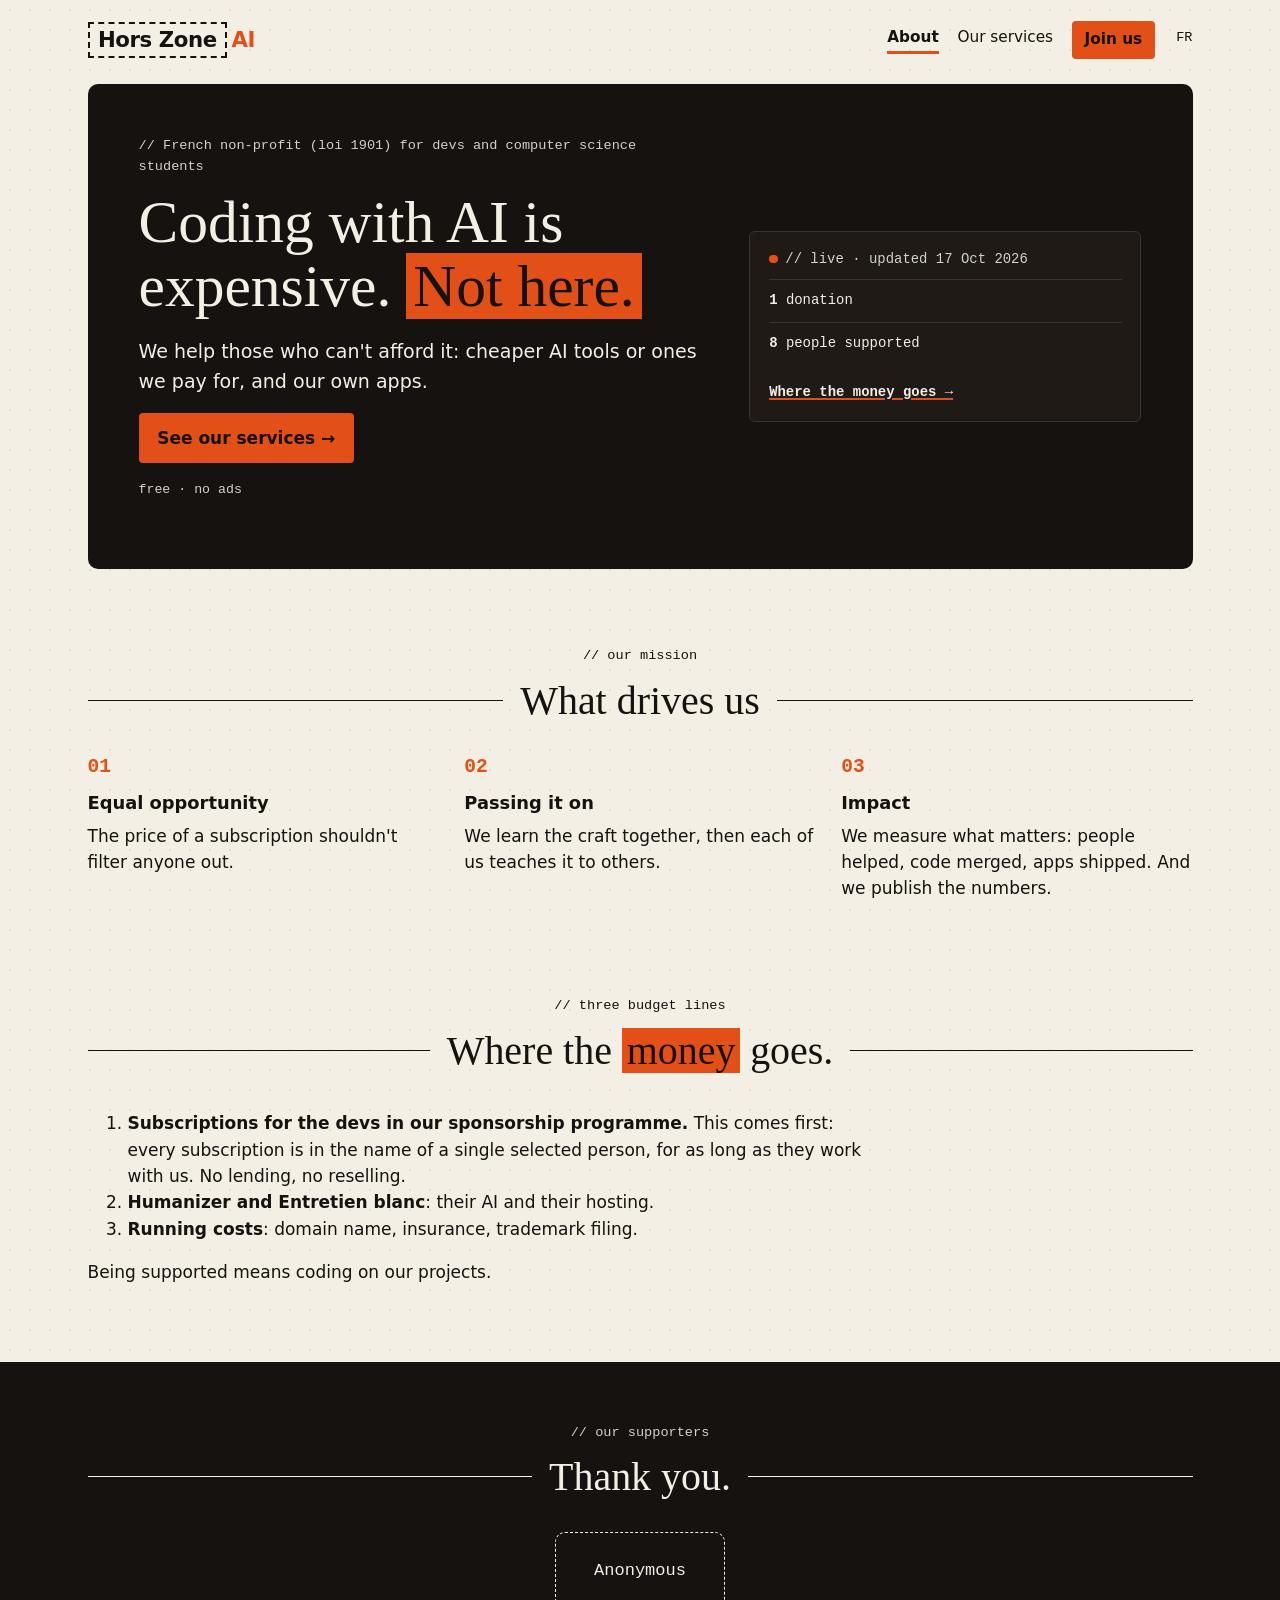
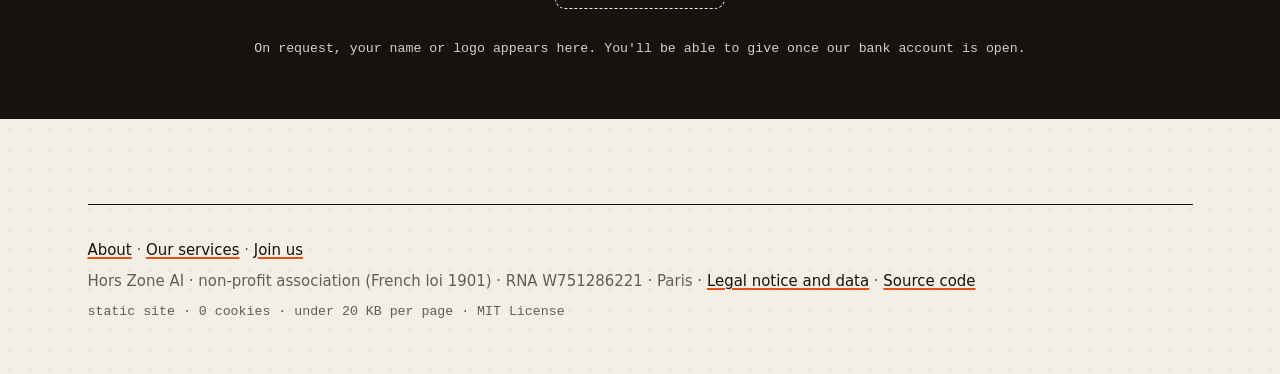
==== en/index.html @ 63359a34 "What drives us: three pillars (equal opportunity, passing it on, impact)" ====
<!doctype html>
<html lang="en">
<head>
<meta charset="utf-8">
<meta name="viewport" content="width=device-width, initial-scale=1">
<title>Hors Zone AI&nbsp;· code with AI, for free or for less</title>
<meta name="description" content="French non-profit for developers and computer science students: code with AI, for free or for less. Our mission, and where the money goes.">
<meta property="og:type" content="website">
<meta property="og:locale" content="en_GB">
<meta property="og:title" content="Coding with AI is expensive. Not here.">
<meta property="og:description" content="Hors Zone AI, a French non-profit: we help developers and computer science students code with AI, for free or for less.">
<meta property="og:url" content="https://hors-zone-ai.github.io/site/en/">
<meta property="og:image" content="https://hors-zone-ai.github.io/site/marque/avatar-512.png">
<link rel="alternate" hreflang="fr" href="https://hors-zone-ai.github.io/site/">
<link rel="alternate" hreflang="en" href="https://hors-zone-ai.github.io/site/en/">
<link rel="icon" href="data:,">
<link rel="stylesheet" href="../style.css?v=8">
<style>
/* Home page only: showcase, live numbers, values, thanks */
.vitrine { display: grid; gap: 2.5rem; align-items: center; }
@media (min-width: 54rem) { .vitrine { grid-template-columns: 1.45fr 1fr; } }
.vitrine a:not(.bouton), .bande a { color: var(--papier); }
.chiffres { background: #1f1a16; border: 1px solid #3a332c; border-radius: 6px; padding: 1rem 1.1rem; font-family: var(--mono); font-size: .82rem; }
.chiffres p { margin: 0; color: var(--gris); }
.chiffres ul { list-style: none; margin: .5rem 0 1rem; padding: 0; }
.chiffres li { padding: .6rem 0; border-top: 1px solid #3a332c; }
.valeurs { display: grid; gap: 1.5rem; grid-template-columns: repeat(auto-fit, minmax(13rem, 1fr)); margin-top: 1.75rem; }
.num { font-family: var(--mono); color: var(--orange); font-weight: 700; font-size: 1.15rem; margin: 0 0 .4rem; }
.direct::before { content: ""; display: inline-block; width: .5rem; height: .5rem; border-radius: 50%; background: var(--orange); margin-right: .45rem; animation: pouls 2s infinite; }
@keyframes pouls { 50% { opacity: .25; } }
@media (prefers-reduced-motion: reduce) { .direct::before { animation: none; } }
.donateurs { display: flex; flex-wrap: wrap; justify-content: center; gap: 1rem; list-style: none; margin: 2rem 0 0; padding: 0; }
.donateurs li { display: grid; place-items: center; min-width: 10rem; min-height: 4.5rem; padding: .5rem 1.25rem; border: 1.5px dashed var(--papier); border-radius: 10px; font-family: var(--mono); }
.donateurs img { max-width: 9rem; max-height: 3rem; }
#merci .meta { text-align: center; }
</style>
</head>
<body>
<a class="evitement" href="#contenu">Skip to content</a>

<header class="haut">
  <a class="marque" href="index.html"><span class="zone">Hors Zone</span><span class="ai">AI</span></a>
  <nav aria-label="Pages">
    <a href="index.html" aria-current="page">About</a>
    <a href="services.html">Our services</a>
    <a class="bouton petit" href="join.html">Join us</a>
  </nav>
  <a class="langue" href="../index.html" hreflang="fr" lang="fr" aria-label="FR, version française">FR</a>
</header>

<main id="contenu">

  <section class="vitrine" aria-labelledby="titre">
    <div>
      <p class="surtitre clair">// French non-profit (loi 1901) for devs and computer science students</p>
      <h1 id="titre">Coding with AI is expensive. <mark>Not here.</mark></h1>
      <p class="chapo">We help those who can't afford it: cheaper AI tools or ones we pay for, and our own apps.</p>
      <p><a class="bouton" href="services.html">See our services&nbsp;→</a></p>
      <p class="meta clair">free&nbsp;· no ads</p>
    </div>
    <aside class="chiffres" aria-label="Our live numbers">
      <p class="direct" id="maj">// live</p>
      <ul>
        <li><b id="dons">1</b> <span id="dons-texte">donation</span></li>
        <li><b>8</b> people supported</li>
      </ul>
      <a class="lien" href="#argent">Where the money goes&nbsp;→</a>
    </aside>
  </section>

  <section id="mission" class="filets" aria-labelledby="titre-valeurs">
    <p class="surtitre">// our mission</p>
    <h2 id="titre-valeurs">What drives us</h2>
    <div class="valeurs">
      <div class="valeur">
        <p class="num">01</p>
        <h3>Equal opportunity</h3>
        <p>The price of a subscription shouldn't filter anyone out.</p>
      </div>
      <div class="valeur">
        <p class="num">02</p>
        <h3>Passing it on</h3>
        <p>We learn the craft together, then each of us teaches it to others.</p>
      </div>
      <div class="valeur">
        <p class="num">03</p>
        <h3>Impact</h3>
        <p>We measure what matters: people helped, code merged, apps shipped. And we publish the numbers.</p>
      </div>
    </div>
  </section>

  <section id="argent" class="filets" aria-labelledby="titre-argent">
    <p class="surtitre">// three budget lines</p>
    <h2 id="titre-argent"><span>Where the <mark>money</mark> goes.</span></h2>
    <div class="bloc">
      <ol>
        <li><strong>Subscriptions for the devs in our sponsorship programme.</strong> This comes first: every subscription is in the name of a single selected person, for as long as they work with us. No lending, no reselling.</li>
        <li><strong>Humanizer and Entretien blanc</strong>: their AI and their hosting.</li>
        <li><strong>Running costs</strong>: domain name, insurance, trademark filing.</li>
      </ol>
      <p>Being supported means coding on our projects.</p>
    </div>
  </section>

  <section id="merci" class="bande" aria-labelledby="titre-merci">
    <div class="bande-contenu filets">
      <p class="surtitre clair">// our supporters</p>
      <h2 id="titre-merci">Thank you.</h2>
      <ul id="donateurs" class="donateurs">
        <li>Anonymous</li>
      </ul>
      <p class="meta clair">On request, your name or logo appears here. You'll be able to give once our bank account is open.</p>
    </div>
  </section>

</main>

<footer class="bas">
  <p><a href="index.html">About</a>&nbsp;· <a href="services.html">Our services</a>&nbsp;· <a href="join.html">Join us</a></p>
  <p>Hors Zone AI&nbsp;· non-profit association (French loi 1901)&nbsp;· RNA&nbsp;W751286221&nbsp;· Paris&nbsp;· <a href="legal.html">Legal notice and data</a>&nbsp;· <a href="https://github.com/hors-zone-ai">Source code</a></p>
  <p class="meta">static site&nbsp;· 0 cookies&nbsp;· under 20&nbsp;KB per page&nbsp;· MIT License</p>
</footer>
<script>
fetch('../dons.csv', {cache: 'no-store'}).then(r => r.text()).then(t => {
  let dons = 0, der = '';
  const tuiles = [];
  t.trim().split('\n').slice(1).forEach(l => {
    const c = l.split(','), n = (c[2] || '').trim(), nom = !n || n === 'Anonyme' ? 'Anonymous' : n, logo = (c[3] || '').trim();
    if (c[1] === 'don' || c[1] === 'mecenat') {
      dons++;
      const li = document.createElement('li');
      if (/^donateurs\/[\w.-]+\.(svg|png|webp)$/.test(logo)) { const im = document.createElement('img'); im.src = '../' + logo; im.alt = nom; li.append(im); } else li.textContent = nom;
      tuiles.push(li);
    }
    der = c[0];
  });
  if (tuiles.length) document.getElementById('donateurs').replaceChildren(...tuiles);
  document.getElementById('dons').textContent = dons;
  document.getElementById('dons-texte').textContent = dons === 1 ? 'donation' : 'donations';
  if (/^\d{4}-\d\d-\d\d$/.test(der)) document.getElementById('maj').textContent = '// live\u00a0· updated ' + new Date(der).toLocaleDateString('en-GB', {day: 'numeric', month: 'short', year: 'numeric', timeZone: 'UTC'});
}).catch(() => {});
</script>
</body>
</html>
---- style.css ----
/* Hors Zone AI, marque « Hors cadre ». Rien d'externe. */

:root {
  --papier: #f4efe4;
  --papier-clair: #fbf8f1;
  --encre: #15120f;
  --orange: #e24f17;
  --doux: #5f5e5a;
  --gris: #d3d1c7;
  --serif: Georgia, "Times New Roman", serif;
  --mono: ui-monospace, "SF Mono", Menlo, Consolas, "Liberation Mono", monospace;
}

* { box-sizing: border-box; }
html { font-size: 106.25%; scroll-behavior: smooth; }

body {
  margin: 0;
  color: var(--encre);
  background-color: var(--papier);
  background-image: radial-gradient(rgba(21, 18, 15, .08) 1px, transparent 1.2px);
  background-size: 20px 20px;
  font-family: system-ui, -apple-system, "Segoe UI", Roboto, "Helvetica Neue", Arial, sans-serif;
  line-height: 1.55;
}

p { margin: 0 0 1rem; }
a { color: var(--encre); text-decoration-color: var(--orange); text-decoration-thickness: 2px; text-underline-offset: .15em; }
:focus-visible { outline: 3px solid var(--orange); outline-offset: 2px; }
mark { background: var(--orange); color: var(--encre); padding: 0 .12em; }
h1 mark { white-space: nowrap; }

h1, h2 { font-family: var(--serif); font-weight: normal; line-height: 1.08; }
h1 { font-size: clamp(2.2rem, 5.2vw, 3.5rem); margin: 0 0 1.1rem; }
h2 { font-size: clamp(1.75rem, 3.6vw, 2.35rem); margin: 0 0 .5rem; }
h3 { font-size: 1.05rem; margin: 0 0 .35rem; }

/* Mise en page */
.haut, main > section, .bande-contenu, .bas, .texte { max-width: 68rem; margin: 0 auto; padding-inline: 1.5rem; }
main > section.bande { max-width: none; padding: 0; }
main > section + section { padding-top: 4.5rem; }
main > section.bande + section { padding-top: 4rem; }
main > section + .bande { margin-top: 4.5rem; }

/* En-tête */
.haut { display: flex; flex-wrap: wrap; align-items: center; justify-content: space-between; gap: .75rem 1.25rem; padding-top: 1.25rem; }
.marque { font-weight: 800; font-size: 1.25rem; letter-spacing: -.02em; line-height: 1; color: var(--encre); text-decoration: none; }
.marque .zone { display: inline-block; border: 2px dashed var(--encre); padding: .3rem .5rem; background: var(--papier); }
.marque .ai { color: var(--orange); margin-left: .2em; }
nav { display: flex; flex-wrap: wrap; align-items: center; gap: .25rem 1.1rem; font-size: .9rem; }
nav a:not(.bouton) { text-decoration: none; padding-bottom: .1rem; border-bottom: 3px solid transparent; }
nav a:not(.bouton):hover, nav a[aria-current=page]:not(.bouton) { border-bottom-color: var(--orange); }
nav a[aria-current=page] { font-weight: 700; }
.haut nav { margin-left: auto; }
.langue { font: .8rem var(--mono); text-decoration: none; padding-bottom: .1rem; border-bottom: 3px solid transparent; }
.langue:hover { border-bottom-color: var(--orange); }

/* Étiquettes */
.surtitre { font-family: var(--mono); font-size: .8rem; margin: 0 0 .75rem; }
.meta { font-family: var(--mono); font-size: .78rem; color: var(--doux); }
.clair { color: var(--gris); }

/* Boutons, contraste 4,8 */
.bouton, button {
  display: inline-block; background: var(--orange); color: var(--encre); border: 0; border-radius: 4px;
  padding: .7rem 1.1rem; font: inherit; font-weight: 700; text-decoration: none; cursor: pointer;
}
.bouton:hover, button:hover, nav .bouton[aria-current=page] { outline: 2px solid var(--encre); outline-offset: 2px; }
.bouton.petit { padding: .4rem .75rem; font-size: .9rem; }

/* Haut de page sur fond encre */
main > section.vitrine, main > section.entete { max-width: 65rem; width: calc(100% - 3rem); margin: 1.5rem auto 0; padding: 3rem clamp(1.25rem, 4vw, 3rem); background: var(--encre); color: var(--papier); border-radius: 10px; }
.regles { max-width: 40rem; }
.bloc { margin-top: 2.25rem; }
.bloc p, .bloc ol { max-width: 46rem; }
.bloc h3 { font-family: var(--serif); font-weight: normal; font-size: 1.45rem; margin-bottom: .5rem; }
.chapo { font-size: 1.12rem; max-width: 36rem; }

/* Titres entre deux filets */
.filets > .surtitre, .filets > h2, .filets > h2 + p { text-align: center; }
.filets > h2 { display: flex; align-items: center; gap: 1rem; }
.filets > h2::before, .filets > h2::after { content: ""; flex: 1 1 1.5rem; border-top: 1.5px solid; }
.filets > h2 + p { margin-inline: auto; }

/* Bandeau encre et cartes */
.bande { background: var(--encre); color: var(--papier); }
.bande-contenu { padding-top: 3.5rem; padding-bottom: 3.5rem; }
.bande-contenu > h2 { color: var(--papier); margin-bottom: 1.75rem; }
.cartes { display: grid; gap: 1rem; grid-template-columns: repeat(auto-fit, minmax(16rem, 1fr)); }
.carte { display: flex; flex-direction: column; background: var(--papier-clair); color: var(--encre); border-top: 4px solid var(--orange); padding: 1.25rem; }
.carte h2, .carte h3 { font-family: var(--serif); font-weight: normal; font-size: 1.65rem; margin: .7rem 0 .3rem; }
.badge { align-self: flex-start; margin: 0; font-family: var(--mono); font-size: .72rem; background: var(--encre); color: var(--papier); padding: .15rem .5rem; }
.accroche { font-weight: 600; }
.carte ul { list-style: none; padding: 0; margin: 0 0 1.1rem; font-size: .92rem; }
.carte li { padding: .35rem 0; border-top: 1px solid var(--gris); }
.carte li::before { content: "+ "; font-family: var(--mono); font-weight: 700; }
.lien { font-weight: 700; }
.carte .lien { margin-top: auto; }
.bande .meta { margin: 1.75rem 0 0; }

/* Formulaires */
label { font-weight: 700; }
input[type=email], input[type=text], textarea { font: inherit; padding: .65rem .75rem; border: 2px solid var(--encre); border-radius: 4px; background: #fff; color: var(--encre); width: 100%; }
.choix { display: flex; flex-wrap: wrap; gap: .25rem 1rem; margin-bottom: .75rem; font-size: .95rem; }
.choix label { font-weight: 400; }
.accord { display: flex; gap: .5rem; align-items: flex-start; font-weight: 400; font-size: .9rem; margin-bottom: .5rem; }
.accord input { margin-top: .3rem; flex: none; }
p.petit { font-size: .85rem; color: var(--doux); margin: .25rem 0 0; }
.pot { position: absolute; left: -999rem; }

/* Nous rejoindre */
.chemins { display: grid; gap: 1rem; grid-template-columns: repeat(auto-fit, minmax(14rem, 1fr)); margin: 1.75rem 0 1.5rem; }
.chemin { display: flex; flex-direction: column; background: var(--papier-clair); border: 1.5px dashed var(--encre); padding: 1rem 1.1rem; }
.chemin .lien { margin-top: auto; }
.chemin h2 { font-size: 1.5rem; margin: 0 0 .5rem; }
.cmd { margin: 0 0 1rem; padding: .5rem .6rem; background: var(--encre); color: var(--papier); font-family: var(--mono); font-size: .7rem; white-space: pre-wrap; overflow-x: auto; }
.cmd code { font: inherit; }
.cmd span { white-space: nowrap; }
.cadre { background: var(--papier-clair); border: 2px dashed var(--encre); padding: 1.25rem 1.25rem .75rem; max-width: 40rem; }
.asso label { display: block; margin-top: .6rem; }
.asso .choix { margin-top: .75rem; align-items: center; }
.asso .choix label { margin-top: 0; }
.asso input, .asso textarea { margin-top: .35rem; }
.asso .accord { display: flex; margin-top: .75rem; }
.asso button { margin: .5rem 0 .75rem; }

/* Pied de page */
.bas { margin-top: 5rem; padding-bottom: 2.5rem; font-size: .88rem; color: var(--doux); }
.bas::before { content: ""; display: block; border-top: 1.5px solid var(--encre); margin-bottom: 2rem; }
.bas p { margin: 0 0 .5rem; }
.signature { font-family: var(--serif); font-size: 1.6rem; color: var(--encre); margin-bottom: 1rem !important; }

/* Pages simples */
.texte { max-width: 46rem; padding-top: 1rem; }
.texte h1 { margin-top: 2.5rem; }
.texte h2 { font-size: 1.25rem; margin-top: 2rem; }

.evitement { position: absolute; left: -999rem; }
.evitement:focus { left: 1rem; top: 1rem; padding: .5rem; background: var(--papier); }
.a-completer { background: #ffe58a; padding: 0 .25em; }

@media (prefers-reduced-motion: reduce) { html { scroll-behavior: auto; } }

@media (max-width: 34rem) {
  nav { width: 100%; gap: .3rem .9rem; font-size: .85rem; }
  nav .bouton { margin-left: auto; }
  .marque { order: -2; }
  .langue { order: -1; margin-left: auto; }
  .filets > h2 { display: block; }
}
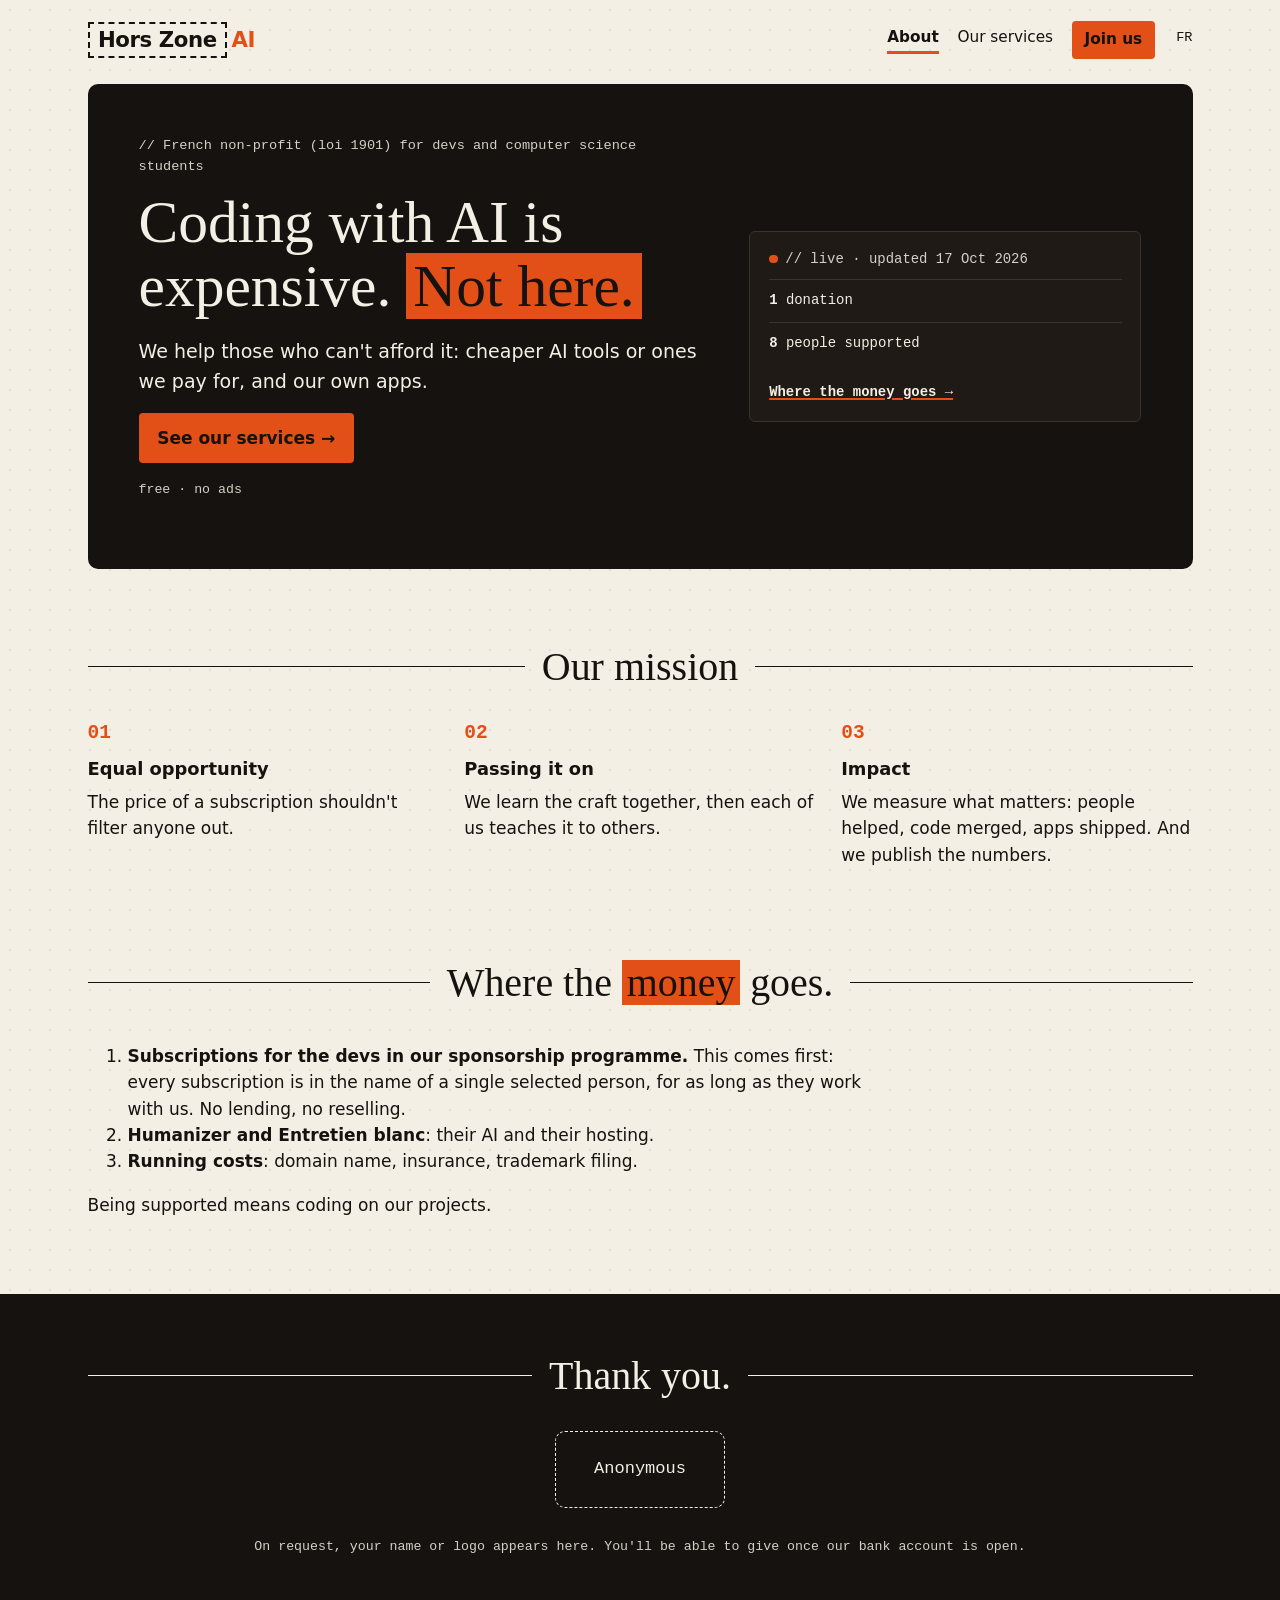
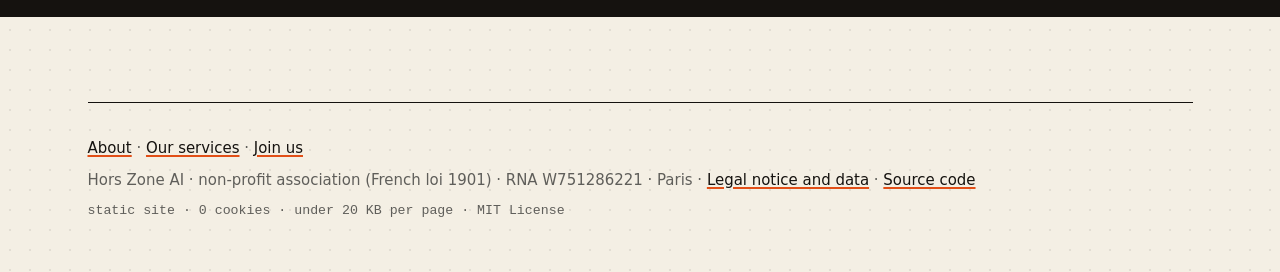
==== commit f275246d: "One heading per section, no kicker; Sign up button; trademarks moved to the legal page" ====
--- a/en/index.html
+++ b/en/index.html
@@ -69,8 +69,7 @@
   </section>
 
   <section id="mission" class="filets" aria-labelledby="titre-valeurs">
-    <p class="surtitre">// our mission</p>
-    <h2 id="titre-valeurs">What drives us</h2>
+    <h2 id="titre-valeurs">Our mission</h2>
     <div class="valeurs">
       <div class="valeur">
         <p class="num">01</p>
@@ -91,7 +90,6 @@
   </section>
 
   <section id="argent" class="filets" aria-labelledby="titre-argent">
-    <p class="surtitre">// three budget lines</p>
     <h2 id="titre-argent"><span>Where the <mark>money</mark> goes.</span></h2>
     <div class="bloc">
       <ol>
@@ -105,7 +103,6 @@
 
   <section id="merci" class="bande" aria-labelledby="titre-merci">
     <div class="bande-contenu filets">
-      <p class="surtitre clair">// our supporters</p>
       <h2 id="titre-merci">Thank you.</h2>
       <ul id="donateurs" class="donateurs">
         <li>Anonymous</li>
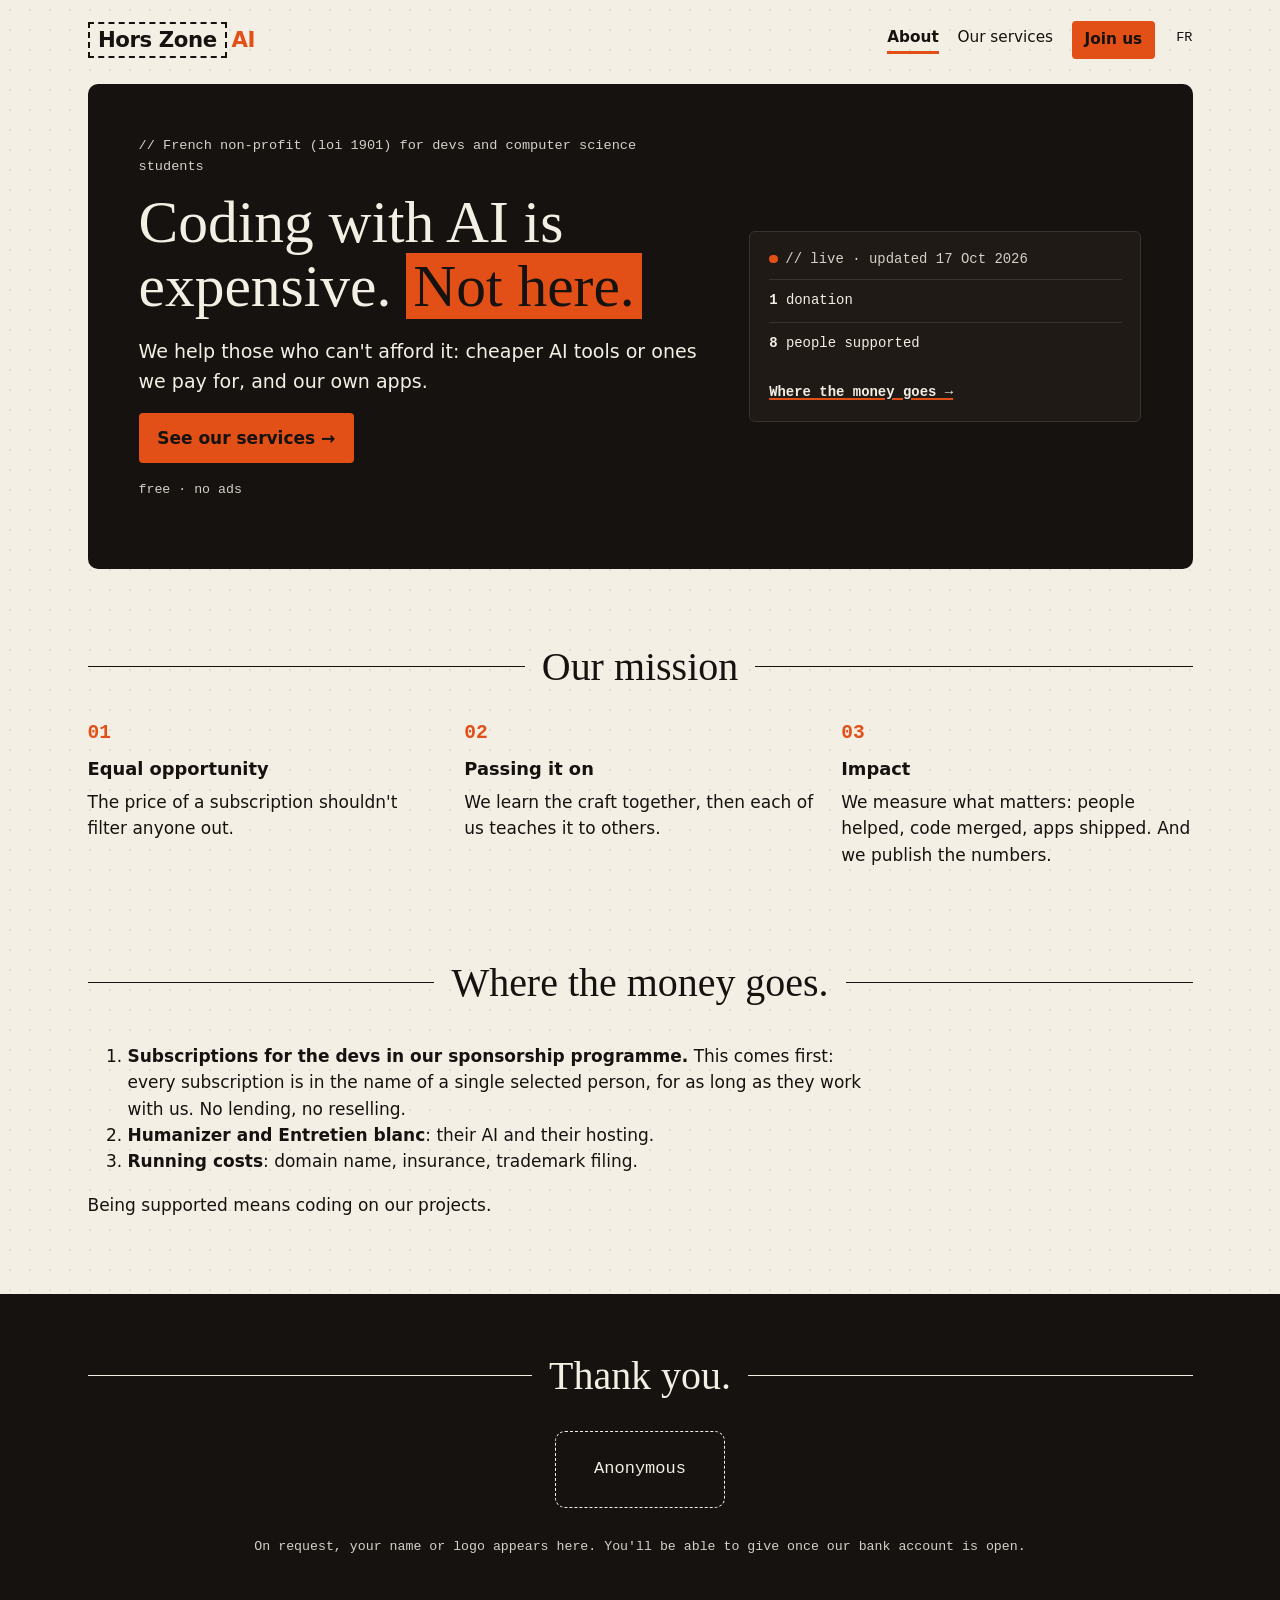
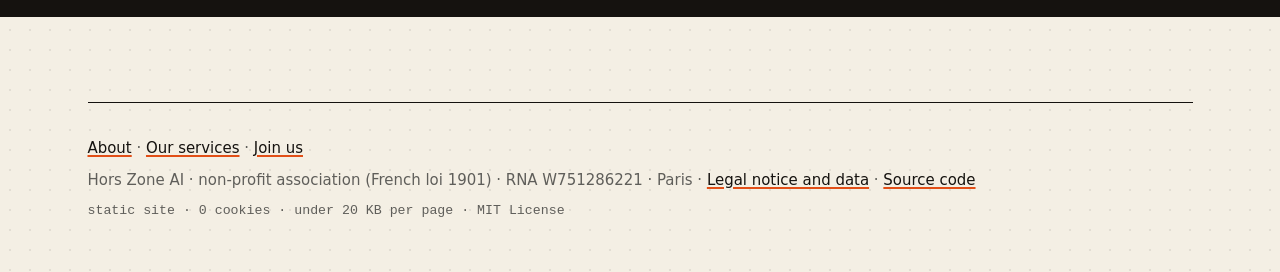
==== commit 00402dce: "Where the money goes: heading without orange highlight" ====
--- a/en/index.html
+++ b/en/index.html
@@ -90,7 +90,7 @@
   </section>
 
   <section id="argent" class="filets" aria-labelledby="titre-argent">
-    <h2 id="titre-argent"><span>Where the <mark>money</mark> goes.</span></h2>
+    <h2 id="titre-argent">Where the money goes.</h2>
     <div class="bloc">
       <ol>
         <li><strong>Subscriptions for the devs in our sponsorship programme.</strong> This comes first: every subscription is in the name of a single selected person, for as long as they work with us. No lending, no reselling.</li>
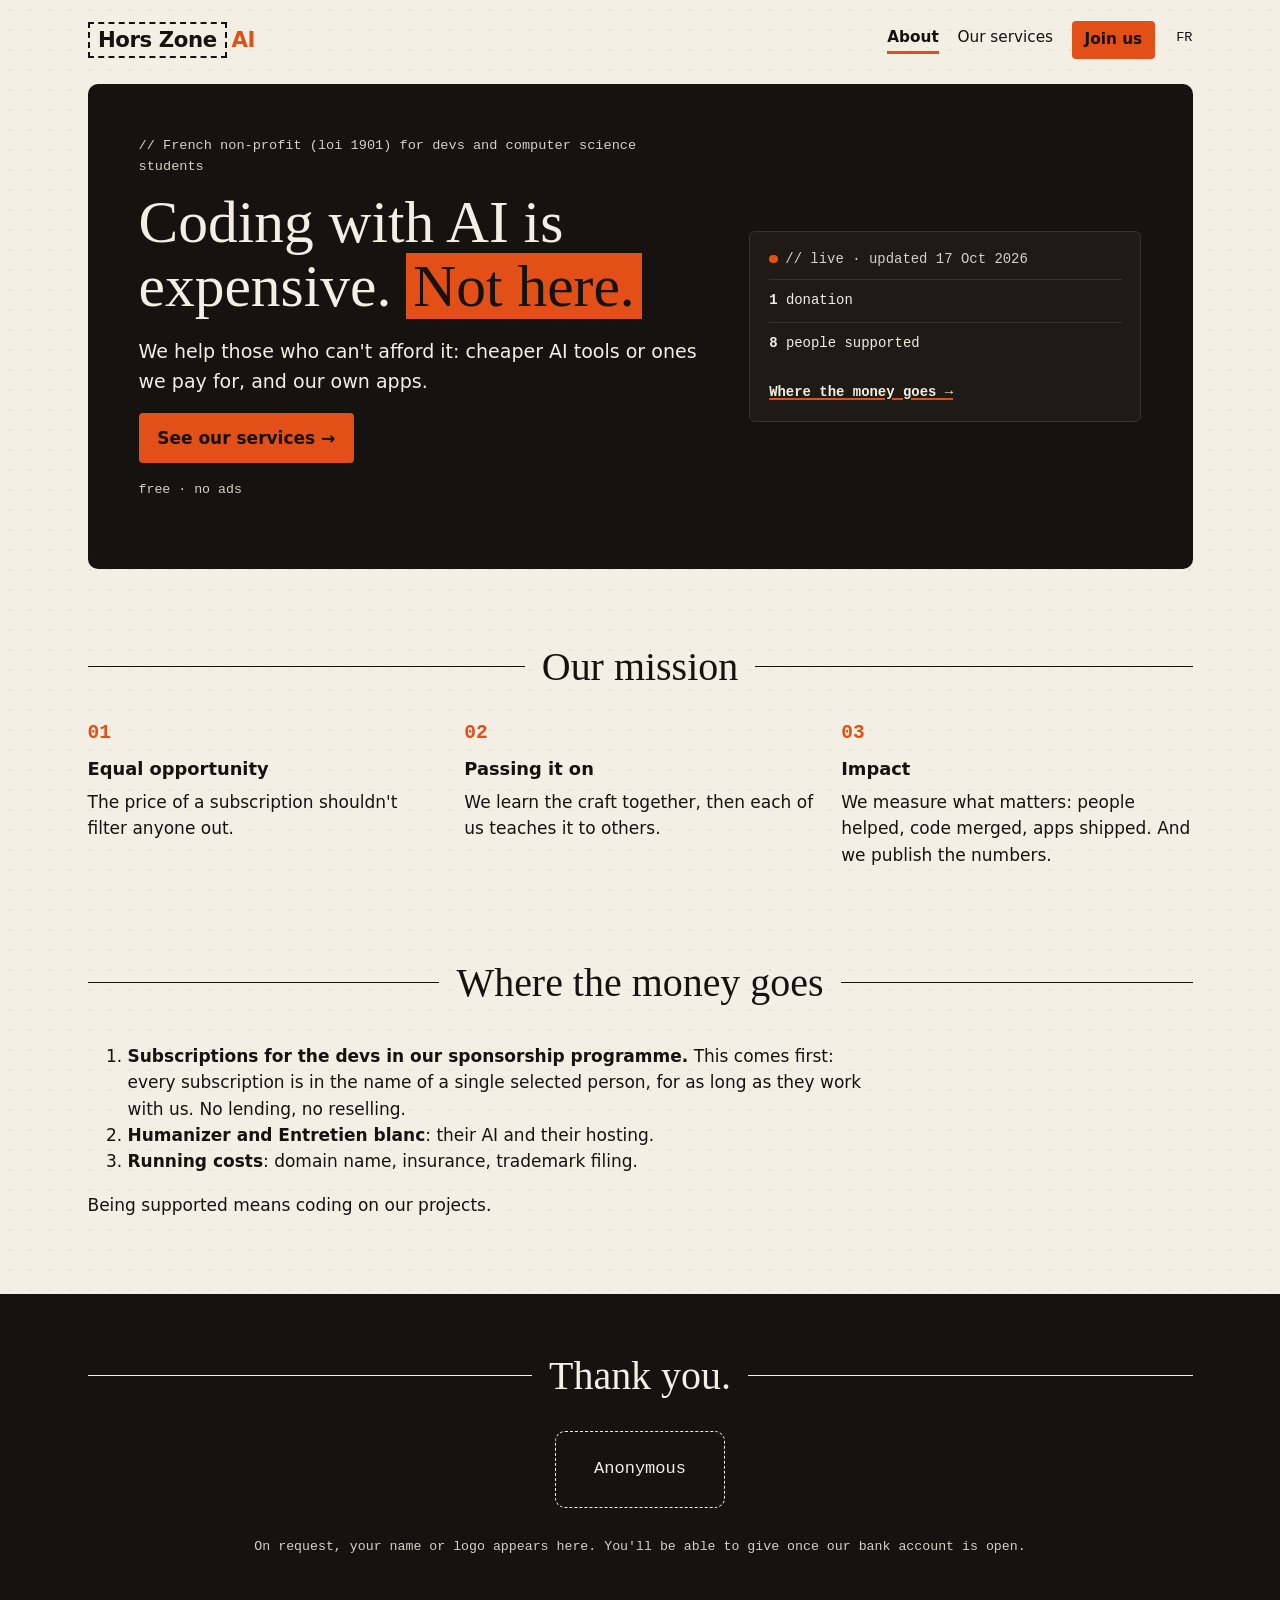
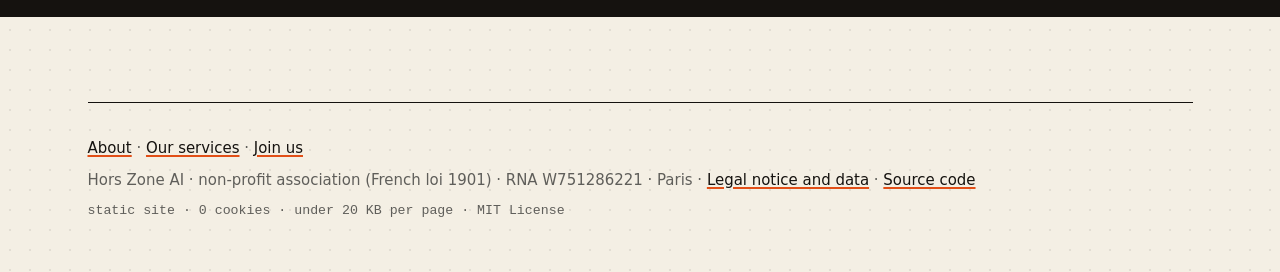
==== commit e8cf4fee: "Where the money goes: heading without final period" ====
--- a/en/index.html
+++ b/en/index.html
@@ -90,7 +90,7 @@
   </section>
 
   <section id="argent" class="filets" aria-labelledby="titre-argent">
-    <h2 id="titre-argent">Where the money goes.</h2>
+    <h2 id="titre-argent">Where the money goes</h2>
     <div class="bloc">
       <ol>
         <li><strong>Subscriptions for the devs in our sponsorship programme.</strong> This comes first: every subscription is in the name of a single selected person, for as long as they work with us. No lending, no reselling.</li>
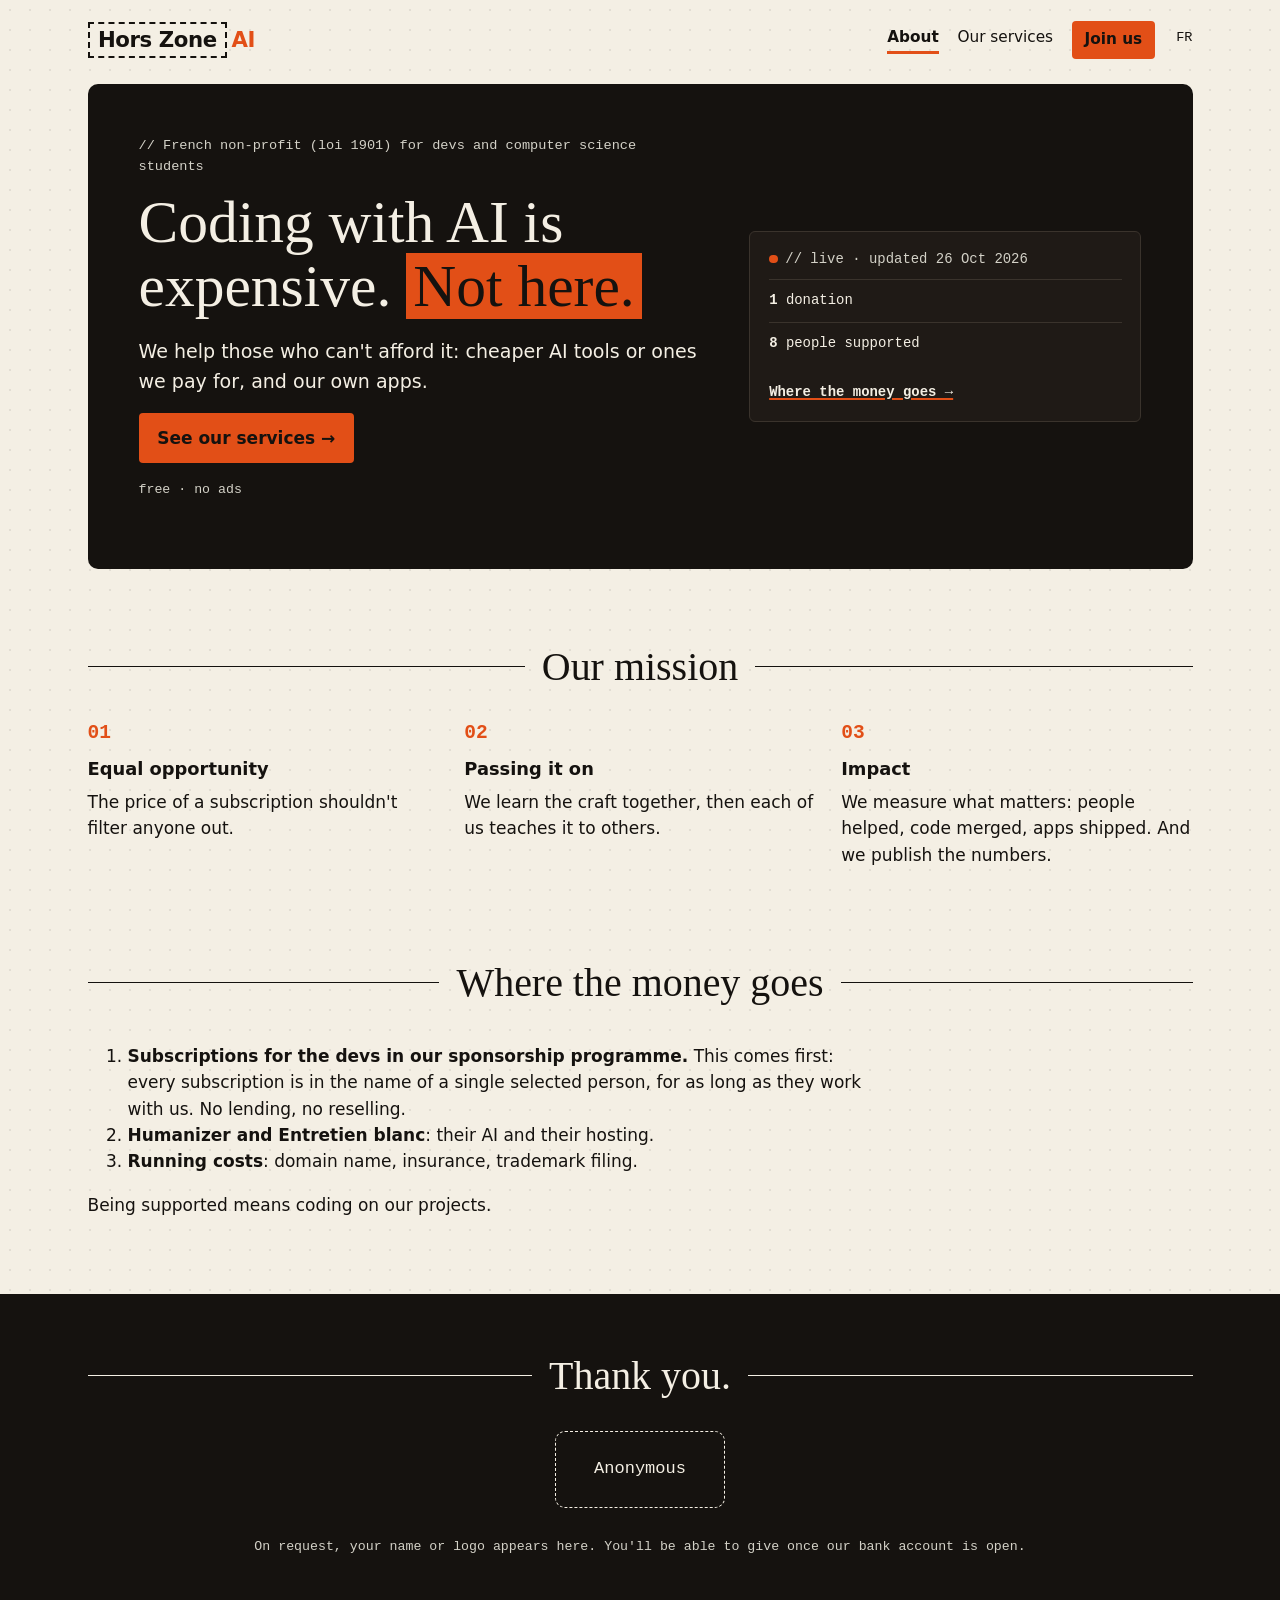
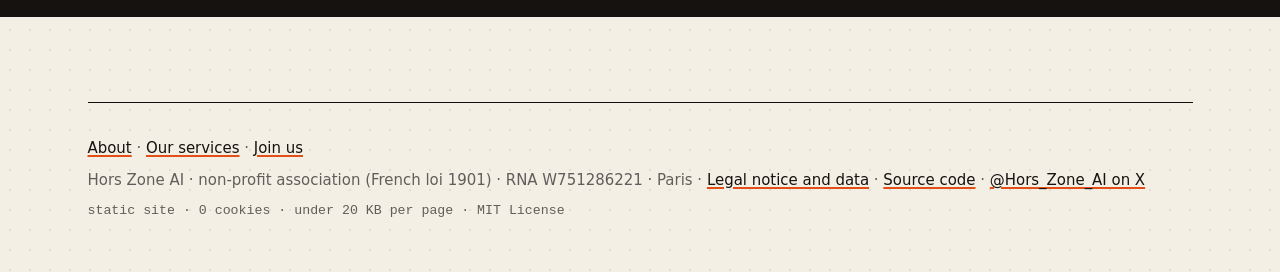
==== commit 768662d2: "Footer: link to X, tab icon" ====
--- a/en/index.html
+++ b/en/index.html
@@ -13,7 +13,7 @@
 <meta property="og:image" content="https://hors-zone-ai.github.io/site/marque/avatar-512.png">
 <link rel="alternate" hreflang="fr" href="https://hors-zone-ai.github.io/site/">
 <link rel="alternate" hreflang="en" href="https://hors-zone-ai.github.io/site/en/">
-<link rel="icon" href="data:,">
+<link rel="icon" type="image/png" href="../marque/avatar-64-apercu.png">
 <link rel="stylesheet" href="../style.css?v=8">
 <style>
 /* Home page only: showcase, live numbers, values, thanks */
@@ -115,7 +115,7 @@
 
 <footer class="bas">
   <p><a href="index.html">About</a>&nbsp;· <a href="services.html">Our services</a>&nbsp;· <a href="join.html">Join us</a></p>
-  <p>Hors Zone AI&nbsp;· non-profit association (French loi 1901)&nbsp;· RNA&nbsp;W751286221&nbsp;· Paris&nbsp;· <a href="legal.html">Legal notice and data</a>&nbsp;· <a href="https://github.com/hors-zone-ai">Source code</a></p>
+  <p>Hors Zone AI&nbsp;· non-profit association (French loi 1901)&nbsp;· RNA&nbsp;W751286221&nbsp;· Paris&nbsp;· <a href="legal.html">Legal notice and data</a>&nbsp;· <a href="https://github.com/hors-zone-ai">Source code</a>&nbsp;· <a href="https://x.com/Hors_Zone_AI">@Hors_Zone_AI on X</a></p>
   <p class="meta">static site&nbsp;· 0 cookies&nbsp;· under 20&nbsp;KB per page&nbsp;· MIT License</p>
 </footer>
 <script>
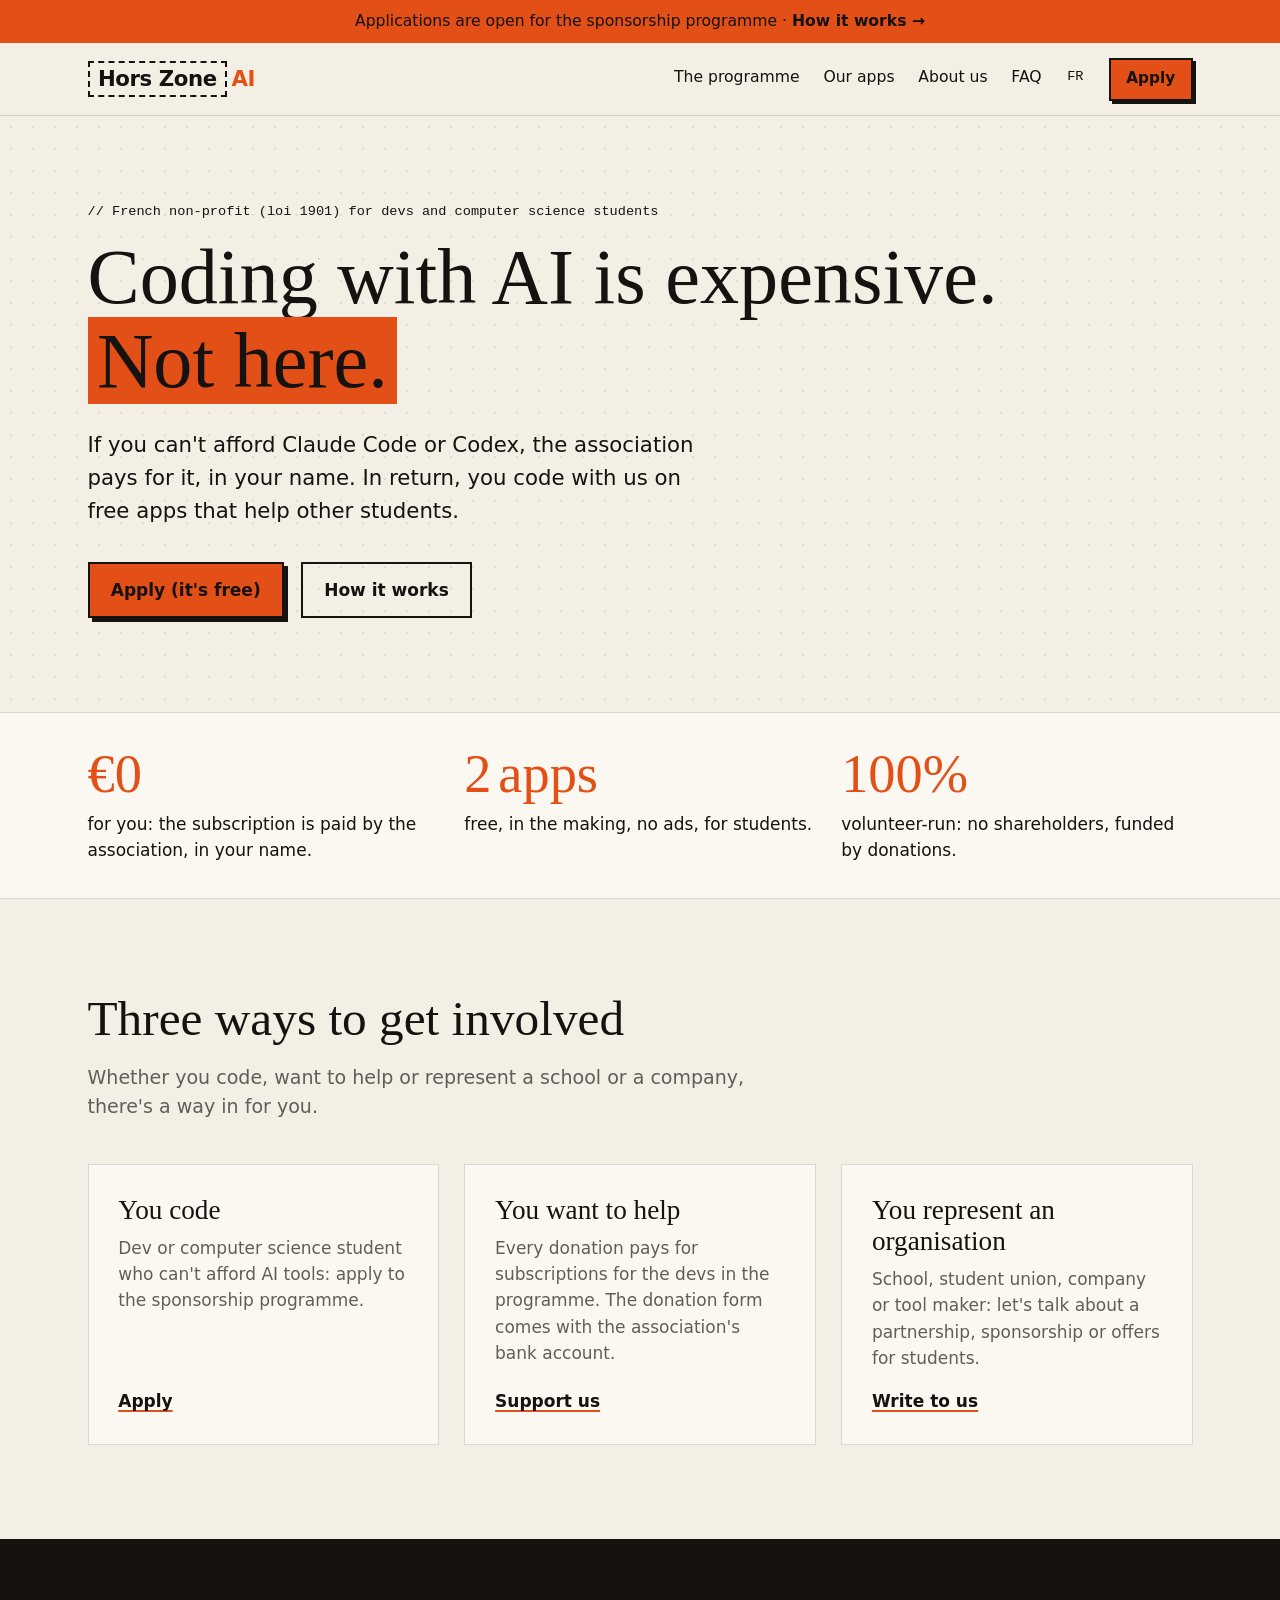
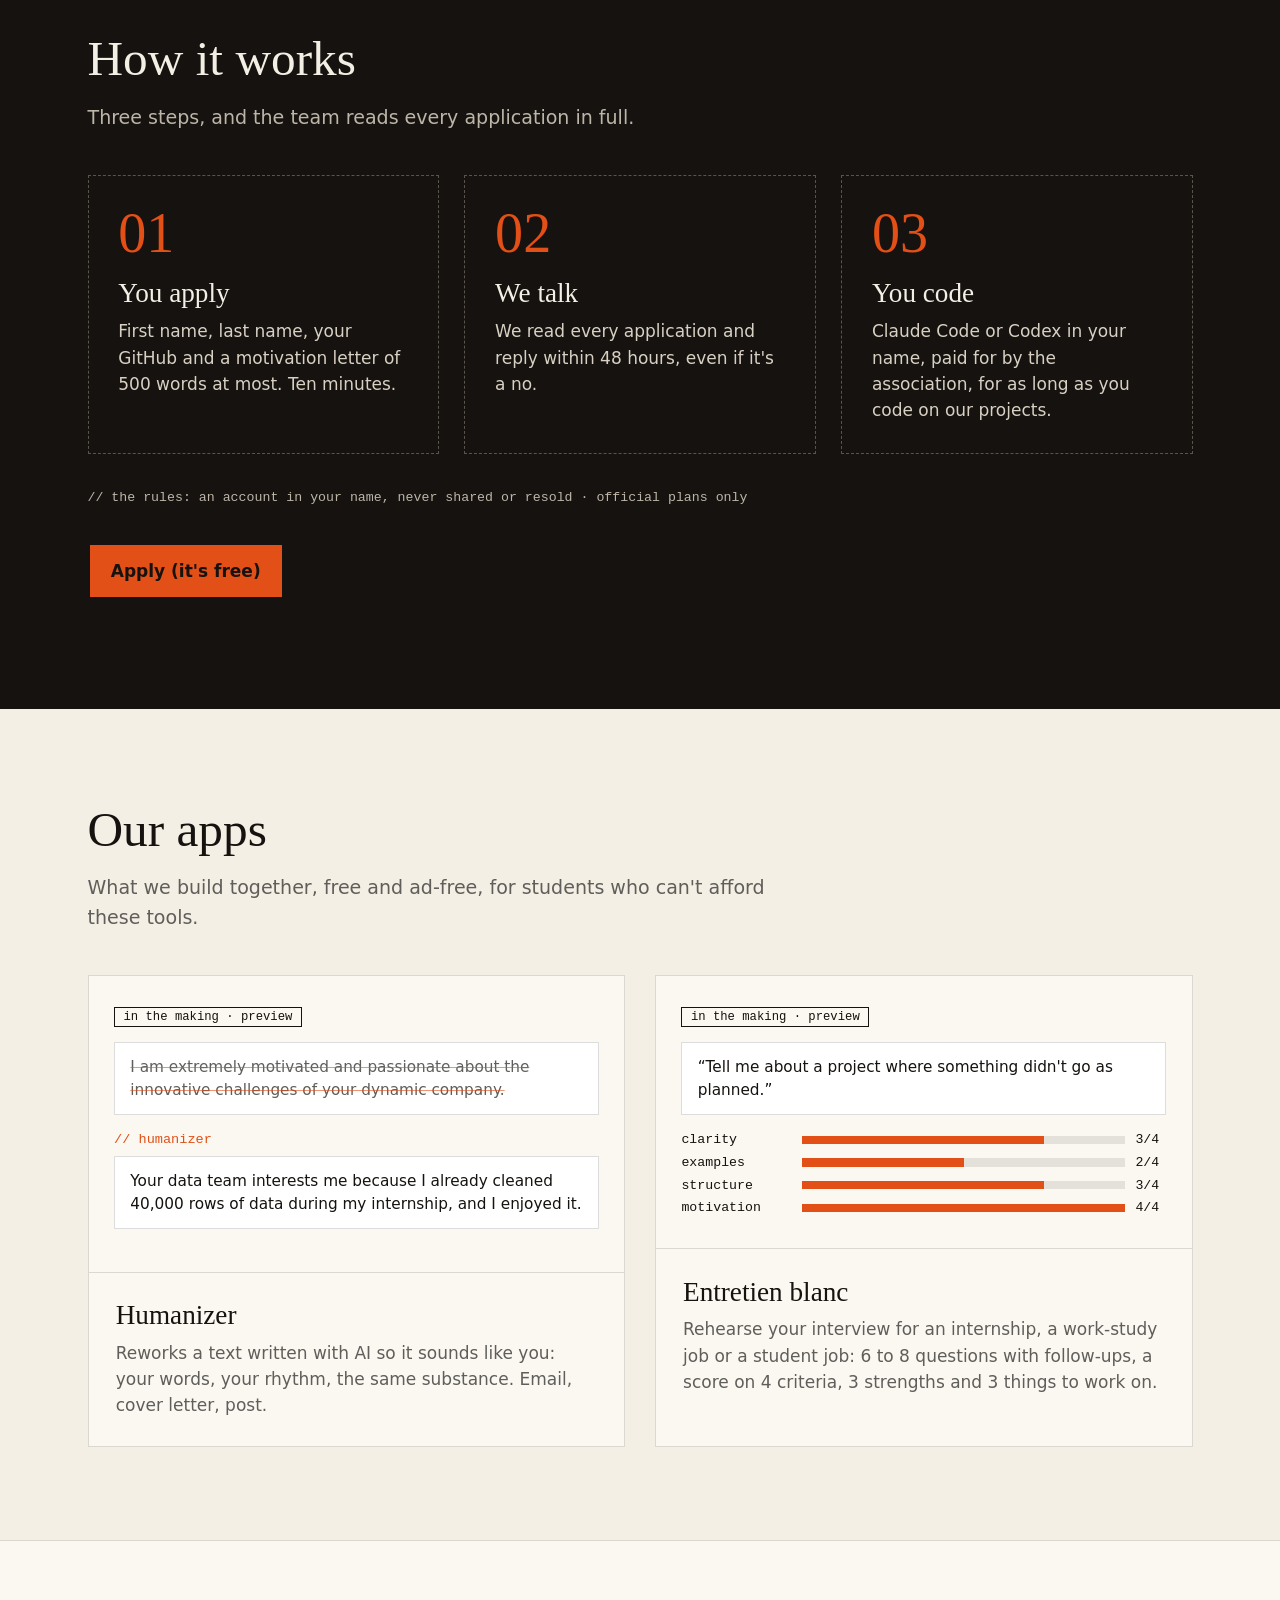
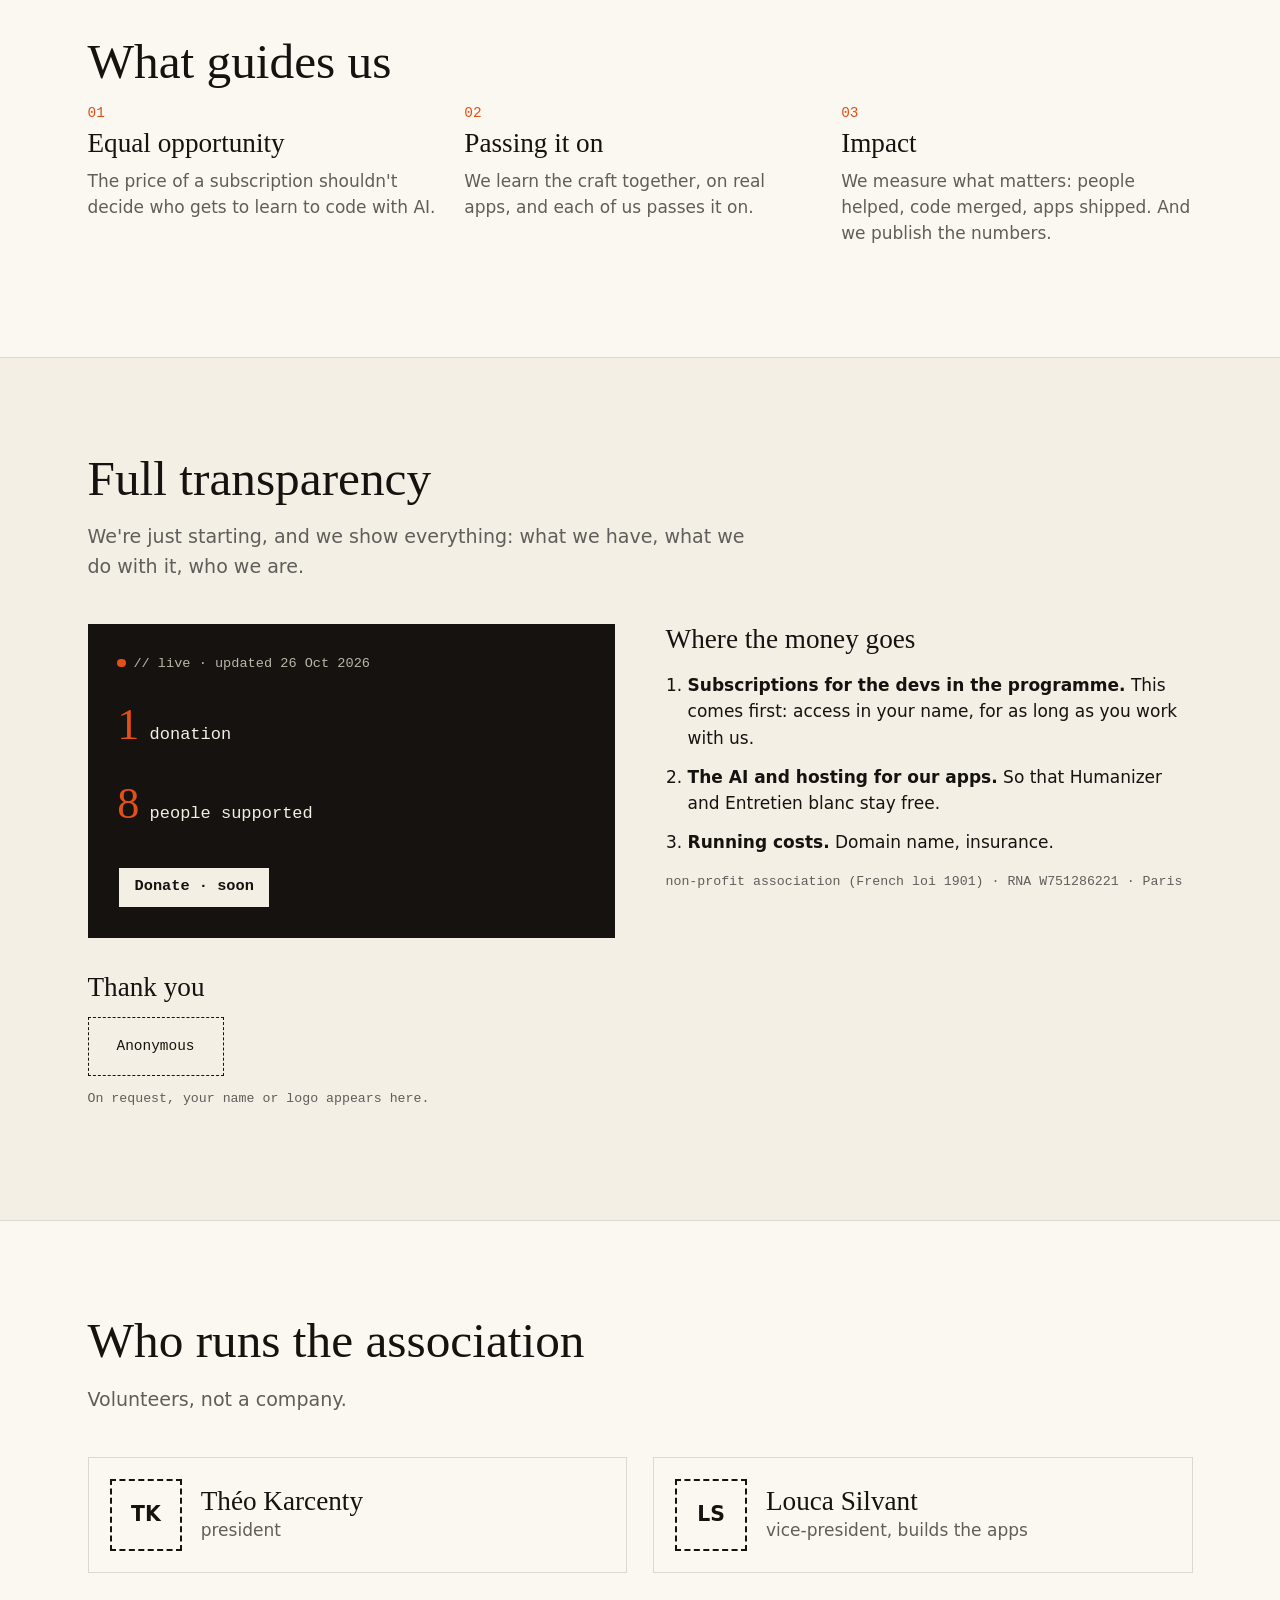
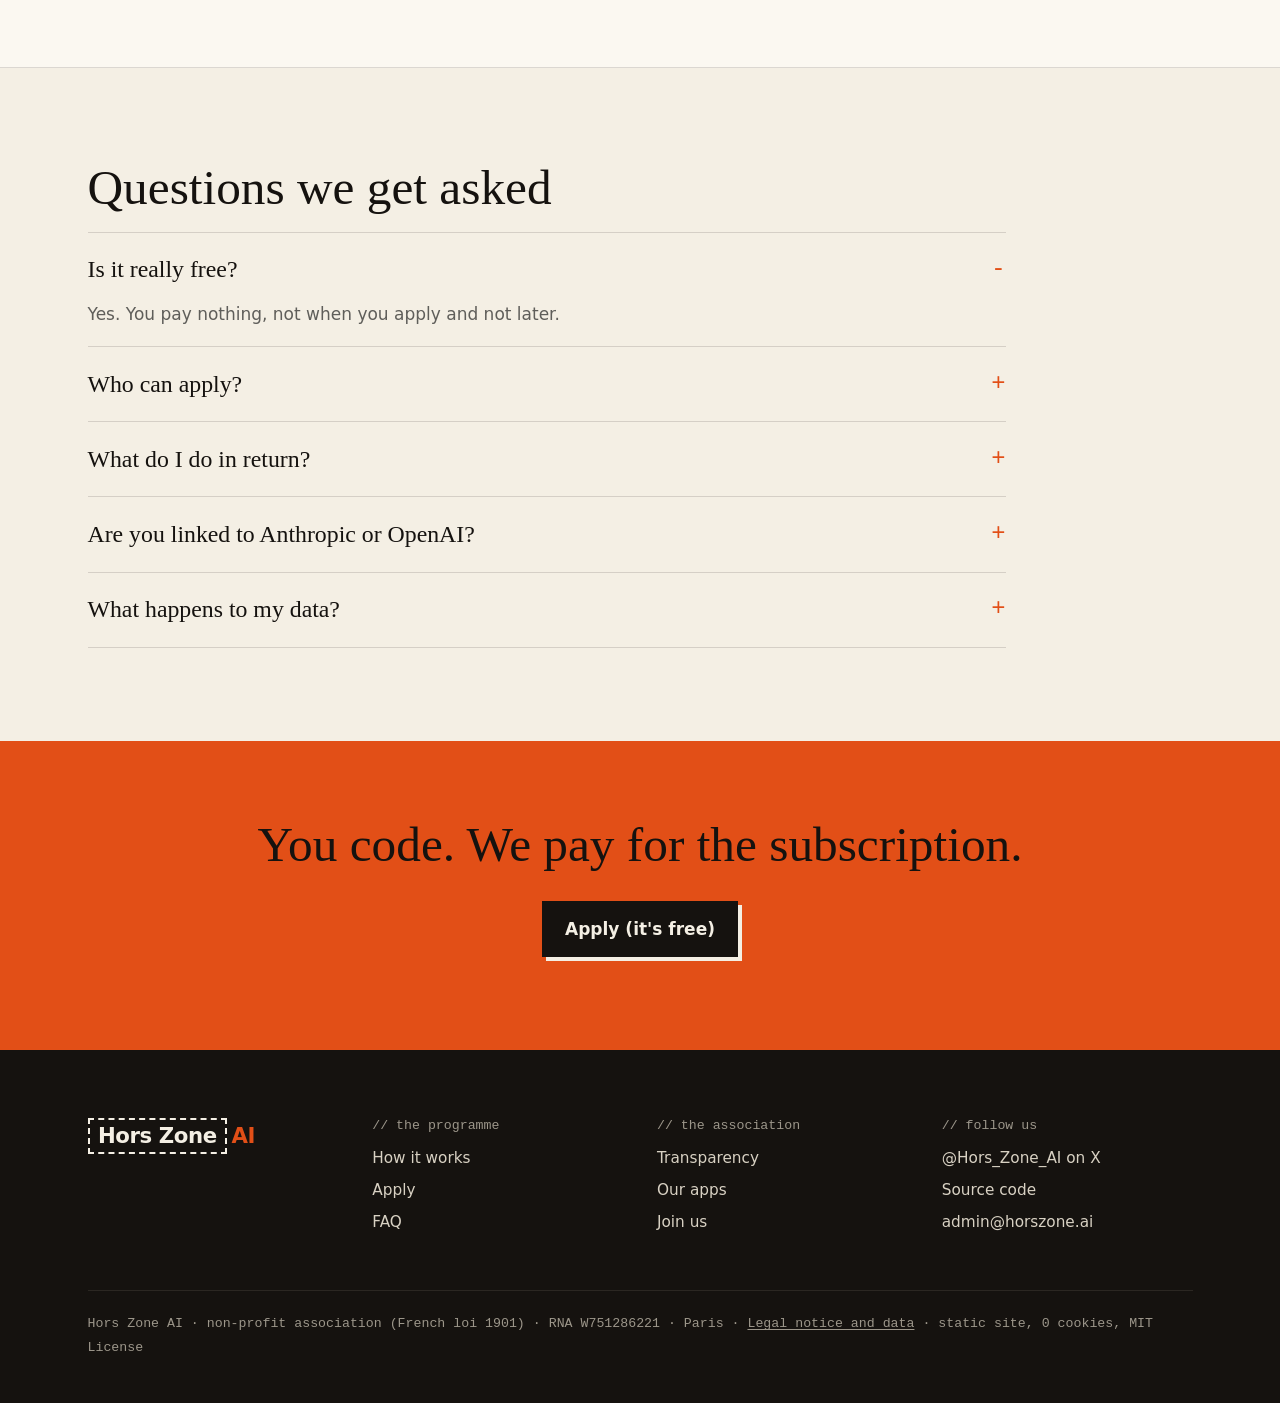
==== commit 7053b939: "New home page, header and footer (style v9)" ====
--- a/en/index.html
+++ b/en/index.html
@@ -3,131 +3,276 @@
 <head>
 <meta charset="utf-8">
 <meta name="viewport" content="width=device-width, initial-scale=1">
-<title>Hors Zone AI&nbsp;· code with AI, for free or for less</title>
-<meta name="description" content="French non-profit for developers and computer science students: code with AI, for free or for less. Our mission, and where the money goes.">
+<title>Hors Zone AI&nbsp;· Coding with AI is expensive. Not here.</title>
+<meta name="description" content="French non-profit for developers and computer science students: if you can't afford Claude Code or Codex, we pay for it, in your name. Free, on application.">
 <meta property="og:type" content="website">
 <meta property="og:locale" content="en_GB">
 <meta property="og:title" content="Coding with AI is expensive. Not here.">
-<meta property="og:description" content="Hors Zone AI, a French non-profit: we help developers and computer science students code with AI, for free or for less.">
+<meta property="og:description" content="Hors Zone AI, a French non-profit: Claude Code or Codex paid for by us for developers and computer science students who can't afford it.">
 <meta property="og:url" content="https://hors-zone-ai.github.io/site/en/">
 <meta property="og:image" content="https://hors-zone-ai.github.io/site/marque/avatar-512.png">
 <link rel="alternate" hreflang="fr" href="https://hors-zone-ai.github.io/site/">
 <link rel="alternate" hreflang="en" href="https://hors-zone-ai.github.io/site/en/">
 <link rel="icon" type="image/png" href="../marque/avatar-64-apercu.png">
-<link rel="stylesheet" href="../style.css?v=8">
+<link rel="stylesheet" href="../style.css?v=9">
 <style>
-/* Home page only: showcase, live numbers, values, thanks */
-.vitrine { display: grid; gap: 2.5rem; align-items: center; }
-@media (min-width: 54rem) { .vitrine { grid-template-columns: 1.45fr 1fr; } }
-.vitrine a:not(.bouton), .bande a { color: var(--papier); }
-.chiffres { background: #1f1a16; border: 1px solid #3a332c; border-radius: 6px; padding: 1rem 1.1rem; font-family: var(--mono); font-size: .82rem; }
-.chiffres p { margin: 0; color: var(--gris); }
-.chiffres ul { list-style: none; margin: .5rem 0 1rem; padding: 0; }
-.chiffres li { padding: .6rem 0; border-top: 1px solid #3a332c; }
-.valeurs { display: grid; gap: 1.5rem; grid-template-columns: repeat(auto-fit, minmax(13rem, 1fr)); margin-top: 1.75rem; }
-.num { font-family: var(--mono); color: var(--orange); font-weight: 700; font-size: 1.15rem; margin: 0 0 .4rem; }
+main.accueil > section { max-width: none; margin: 0; padding: 0; }
+.int { max-width: 68rem; margin: 0 auto; padding: 5.5rem 1.5rem; }
+.accueil h1 { font-size: clamp(2.6rem, 7vw, 4.6rem); max-width: 14em; margin-bottom: 1.5rem; }
+.accueil h2 { font-size: clamp(2rem, 4.5vw, 2.9rem); margin-bottom: 1rem; }
+.accueil h3 { font-family: var(--serif); font-weight: normal; font-size: 1.6rem; line-height: 1.15; margin: 0 0 .5rem; }
+.hero .int { padding-top: 5rem; padding-bottom: 4.5rem; }
+.hero .chapo { font-size: 1.25rem; max-width: 36rem; margin-bottom: 2rem; }
+.actions { display: flex; flex-wrap: wrap; gap: 1rem; }
+.fond-clair { background: var(--papier-clair); border-block: 1px solid rgba(21, 18, 15, .14); }
+.intro { font-size: 1.12rem; color: var(--doux); max-width: 40rem; margin-bottom: 2.5rem; }
+.grille3 { display: grid; gap: 1.5rem; grid-template-columns: repeat(auto-fit, minmax(16rem, 1fr)); }
+.faits .int { padding-top: 0; padding-bottom: 0; }
+.faits p { margin: 0; padding: 2rem 0; }
+.faits b { display: block; font-family: var(--serif); font-weight: normal; font-size: 3.2rem; line-height: 1; color: var(--orange); margin-bottom: .6rem; }
+.porte { display: flex; flex-direction: column; background: var(--papier-clair); border: 1px solid rgba(21, 18, 15, .14); padding: 1.75rem; }
+.porte p { color: var(--doux); flex: 1; }
+.porte a { font-weight: 700; }
+.sombre { background: var(--encre); color: var(--papier); }
+.sombre .intro { color: #bdb6a8; }
+.etape { border: 1.5px dashed #5a544b; padding: 1.75rem; }
+.etape b { display: block; font-family: var(--serif); font-weight: normal; font-size: 3.3rem; line-height: 1; color: var(--orange); margin-bottom: 1rem; }
+.etape p { margin: 0; color: #d8d1c3; }
+.sombre .meta { color: #bdb6a8; margin: 2rem 0; max-width: 52rem; }
+.apps { display: grid; gap: 1.75rem; grid-template-columns: repeat(auto-fit, minmax(20rem, 1fr)); }
+.app { background: var(--papier-clair); border: 1px solid rgba(21, 18, 15, .14); }
+.ecran { border-bottom: 1px solid rgba(21, 18, 15, .14); padding: 1.5rem; min-height: 14rem; }
+.statut { display: inline-block; font: .72rem var(--mono); border: 1px solid var(--encre); padding: .1rem .5rem; margin: 0 0 .9rem; }
+.app .corps { padding: 1.6rem; }
+.app .corps p { margin: 0; color: var(--doux); }
+.boite { background: #fff; border: 1px solid rgba(21, 18, 15, .14); padding: .75rem .9rem; font-size: .9rem; line-height: 1.5; }
+.barre-texte { text-decoration: line-through; text-decoration-color: rgba(226, 79, 23, .6); color: var(--doux); }
+.fleche { font: .8rem var(--mono); color: var(--orange); margin: .5rem 0; }
+.crit { display: grid; grid-template-columns: 6.5rem 1fr 1.8rem; gap: .6rem; align-items: center; font: .78rem var(--mono); margin: .45rem 0; }
+.crit span { height: .5rem; background: rgba(21, 18, 15, .1); }
+.crit i { display: block; height: 100%; background: var(--orange); }
+.num { font: .85rem var(--mono); color: var(--orange); margin: 0 0 .4rem; }
+.pilier p:last-child { color: var(--doux); }
+.transparence { display: grid; gap: 3rem; grid-template-columns: repeat(auto-fit, minmax(19rem, 1fr)); align-items: start; }
+.direct-bloc { background: var(--encre); color: var(--papier); padding: 1.75rem; font-family: var(--mono); }
+.direct-bloc p { margin: 0 0 .6rem; }
+.direct-bloc b { font-family: var(--serif); font-weight: normal; font-size: 2.6rem; color: var(--orange); }
+.direct { font-size: .8rem; color: #bdb6a8; margin-bottom: 1rem !important; }
 .direct::before { content: ""; display: inline-block; width: .5rem; height: .5rem; border-radius: 50%; background: var(--orange); margin-right: .45rem; animation: pouls 2s infinite; }
 @keyframes pouls { 50% { opacity: .25; } }
 @media (prefers-reduced-motion: reduce) { .direct::before { animation: none; } }
-.donateurs { display: flex; flex-wrap: wrap; justify-content: center; gap: 1rem; list-style: none; margin: 2rem 0 0; padding: 0; }
-.donateurs li { display: grid; place-items: center; min-width: 10rem; min-height: 4.5rem; padding: .5rem 1.25rem; border: 1.5px dashed var(--papier); border-radius: 10px; font-family: var(--mono); }
-.donateurs img { max-width: 9rem; max-height: 3rem; }
-#merci .meta { text-align: center; }
+.inactif { margin-top: 1rem; background: var(--papier); cursor: default; }
+.inactif:hover { transform: none; box-shadow: 3px 3px 0 var(--encre); }
+.argent { padding-left: 1.3rem; }
+.argent li { margin-bottom: .75rem; }
+.donateurs { display: flex; flex-wrap: wrap; gap: .75rem; list-style: none; margin: .75rem 0; padding: 0; }
+.donateurs li { display: grid; place-items: center; min-width: 8rem; min-height: 3.5rem; padding: .4rem 1rem; border: 1.5px dashed var(--encre); font-family: var(--mono); font-size: .85rem; }
+.donateurs img { max-width: 8rem; max-height: 2.6rem; }
+.membre { display: flex; gap: 1.1rem; align-items: center; background: var(--papier-clair); border: 1px solid rgba(21, 18, 15, .14); padding: 1.25rem; }
+.membre p { margin: 0; color: var(--doux); }
+.initiales { flex: none; display: grid; place-items: center; width: 4.25rem; height: 4.25rem; border: 2px dashed var(--encre); font-weight: 800; font-size: 1.2rem; }
+.membre .initiales + div h3 { margin: 0; }
+.faq { max-width: 54rem; }
+details { border-top: 1px solid rgba(21, 18, 15, .14); padding: 1.1rem 0; }
+details:last-child { border-bottom: 1px solid rgba(21, 18, 15, .14); }
+summary { cursor: pointer; font-family: var(--serif); font-size: 1.4rem; list-style: none; display: flex; justify-content: space-between; gap: 1rem; }
+summary::-webkit-details-marker { display: none; }
+summary::after { content: "+"; font-family: var(--mono); color: var(--orange); }
+details[open] summary::after { content: "-"; }
+details p { margin: .75rem 0 0; color: var(--doux); max-width: 46rem; }
+.fin { background: var(--orange); text-align: center; }
+.fin .int { padding: 4.5rem 1.5rem; }
+.fin h2 { margin-bottom: 1.75rem; }
+.fin .bouton { background: var(--encre); color: var(--papier); box-shadow: 4px 4px 0 var(--papier); }
+main.accueil + .bas { margin-top: 0; }
+@media (max-width: 40rem) { .int { padding: 3.75rem 1.25rem; } .faits b { font-size: 2.6rem; } }
 </style>
 </head>
 <body>
 <a class="evitement" href="#contenu">Skip to content</a>
-
+<p class="bandeau">Applications are open for the sponsorship programme&nbsp;· <a href="#comment">How it works&nbsp;→</a></p>
 <header class="haut">
-  <a class="marque" href="index.html"><span class="zone">Hors Zone</span><span class="ai">AI</span></a>
-  <nav aria-label="Pages">
-    <a href="index.html" aria-current="page">About</a>
-    <a href="services.html">Our services</a>
-    <a class="bouton petit" href="join.html">Join us</a>
-  </nav>
-  <a class="langue" href="../index.html" hreflang="fr" lang="fr" aria-label="FR, version française">FR</a>
+  <div class="haut-int">
+    <a class="marque" href="index.html"><span class="zone">Hors Zone</span><span class="ai">AI</span></a>
+    <nav aria-label="Pages">
+      <a href="services.html">The programme</a>
+      <a href="index.html#apps">Our apps</a>
+      <a href="index.html#transparence">About us</a>
+      <a href="index.html#faq">FAQ</a>
+    </nav>
+    <a class="langue" href="../index.html" hreflang="fr" lang="fr" aria-label="FR, version française">FR</a>
+    <a class="bouton petit" href="services.html#candidature">Apply</a>
+  </div>
 </header>
 
-<main id="contenu">
-
-  <section class="vitrine" aria-labelledby="titre">
-    <div>
-      <p class="surtitre clair">// French non-profit (loi 1901) for devs and computer science students</p>
+<main id="contenu" class="accueil">
+
+  <section class="hero pointille" aria-labelledby="titre">
+    <div class="int">
+      <p class="surtitre">// French non-profit (loi 1901) for devs and computer science students</p>
       <h1 id="titre">Coding with AI is expensive. <mark>Not here.</mark></h1>
-      <p class="chapo">We help those who can't afford it: cheaper AI tools or ones we pay for, and our own apps.</p>
-      <p><a class="bouton" href="services.html">See our services&nbsp;→</a></p>
-      <p class="meta clair">free&nbsp;· no ads</p>
-    </div>
-    <aside class="chiffres" aria-label="Our live numbers">
-      <p class="direct" id="maj">// live</p>
-      <ul>
-        <li><b id="dons">1</b> <span id="dons-texte">donation</span></li>
-        <li><b>8</b> people supported</li>
-      </ul>
-      <a class="lien" href="#argent">Where the money goes&nbsp;→</a>
-    </aside>
-  </section>
-
-  <section id="mission" class="filets" aria-labelledby="titre-valeurs">
-    <h2 id="titre-valeurs">Our mission</h2>
-    <div class="valeurs">
-      <div class="valeur">
-        <p class="num">01</p>
-        <h3>Equal opportunity</h3>
-        <p>The price of a subscription shouldn't filter anyone out.</p>
-      </div>
-      <div class="valeur">
-        <p class="num">02</p>
-        <h3>Passing it on</h3>
-        <p>We learn the craft together, then each of us teaches it to others.</p>
-      </div>
-      <div class="valeur">
-        <p class="num">03</p>
-        <h3>Impact</h3>
-        <p>We measure what matters: people helped, code merged, apps shipped. And we publish the numbers.</p>
-      </div>
-    </div>
-  </section>
-
-  <section id="argent" class="filets" aria-labelledby="titre-argent">
-    <h2 id="titre-argent">Where the money goes</h2>
-    <div class="bloc">
-      <ol>
-        <li><strong>Subscriptions for the devs in our sponsorship programme.</strong> This comes first: every subscription is in the name of a single selected person, for as long as they work with us. No lending, no reselling.</li>
-        <li><strong>Humanizer and Entretien blanc</strong>: their AI and their hosting.</li>
-        <li><strong>Running costs</strong>: domain name, insurance, trademark filing.</li>
-      </ol>
-      <p>Being supported means coding on our projects.</p>
-    </div>
-  </section>
-
-  <section id="merci" class="bande" aria-labelledby="titre-merci">
-    <div class="bande-contenu filets">
-      <h2 id="titre-merci">Thank you.</h2>
-      <ul id="donateurs" class="donateurs">
-        <li>Anonymous</li>
-      </ul>
-      <p class="meta clair">On request, your name or logo appears here. You'll be able to give once our bank account is open.</p>
+      <p class="chapo">If you can't afford Claude Code or Codex, the association pays for it, in your name. In return, you code with us on free apps that help other students.</p>
+      <p class="actions"><a class="bouton" href="services.html#candidature">Apply (it's free)</a> <a class="bouton second" href="#comment">How it works</a></p>
+    </div>
+  </section>
+
+  <section class="faits fond-clair" aria-label="Our commitments">
+    <div class="int grille3">
+      <p><b>€0</b>for you: the subscription is paid by the association, in your name.</p>
+      <p><b>2&#8239;apps</b>free, in the making, no ads, for students.</p>
+      <p><b>100%</b>volunteer-run: no shareholders, funded by donations.</p>
+    </div>
+  </section>
+
+  <section aria-labelledby="titre-portes">
+    <div class="int">
+      <h2 id="titre-portes">Three ways to get involved</h2>
+      <p class="intro">Whether you code, want to help or represent a school or a company, there's a way in for you.</p>
+      <div class="grille3">
+        <div class="porte"><h3>You code</h3><p>Dev or computer science student who can't afford AI tools: apply to the sponsorship programme.</p><a href="services.html#candidature">Apply</a></div>
+        <div class="porte"><h3>You want to help</h3><p>Every donation pays for subscriptions for the devs in the programme. The donation form comes with the association's bank account.</p><a href="#transparence">Support us</a></div>
+        <div class="porte"><h3>You represent an organisation</h3><p>School, student union, company or tool maker: let's talk about a partnership, sponsorship or offers for students.</p><a href="join.html#besoin">Write to us</a></div>
+      </div>
+    </div>
+  </section>
+
+  <section id="comment" class="sombre" aria-labelledby="titre-comment">
+    <div class="int">
+      <h2 id="titre-comment">How it works</h2>
+      <p class="intro">Three steps, and the team reads every application in full.</p>
+      <div class="grille3">
+        <div class="etape"><b>01</b><h3>You apply</h3><p>First name, last name, your GitHub and a motivation letter of 500 words at most. Ten minutes.</p></div>
+        <div class="etape"><b>02</b><h3>We talk</h3><p>We read every application and reply within 48 hours, even if it's a no.</p></div>
+        <div class="etape"><b>03</b><h3>You code</h3><p>Claude Code or Codex in your name, paid for by the association, for as long as you code on our projects.</p></div>
+      </div>
+      <p class="meta">// the rules: an account in your name, never shared or resold&nbsp;· official plans only</p>
+      <p><a class="bouton" href="services.html#candidature">Apply (it's free)</a></p>
+    </div>
+  </section>
+
+  <section id="apps" aria-labelledby="titre-apps">
+    <div class="int">
+      <h2 id="titre-apps">Our apps</h2>
+      <p class="intro">What we build together, free and ad-free, for students who can't afford these tools.</p>
+      <div class="apps">
+        <div class="app">
+          <div class="ecran" aria-hidden="true">
+            <p class="statut">in the making&nbsp;· preview</p>
+            <p class="boite barre-texte">I am extremely motivated and passionate about the innovative challenges of your dynamic company.</p>
+            <p class="fleche">// humanizer</p>
+            <p class="boite">Your data team interests me because I already cleaned 40,000 rows of data during my internship, and I enjoyed it.</p>
+          </div>
+          <div class="corps"><h3>Humanizer</h3><p>Reworks a text written with AI so it sounds like you: your words, your rhythm, the same substance. Email, cover letter, post.</p></div>
+        </div>
+        <div class="app">
+          <div class="ecran" aria-hidden="true">
+            <p class="statut">in the making&nbsp;· preview</p>
+            <p class="boite">“Tell me about a project where something didn't go as planned.”</p>
+            <div class="crit">clarity<span><i style="width:75%"></i></span>3/4</div>
+            <div class="crit">examples<span><i style="width:50%"></i></span>2/4</div>
+            <div class="crit">structure<span><i style="width:75%"></i></span>3/4</div>
+            <div class="crit">motivation<span><i style="width:100%"></i></span>4/4</div>
+          </div>
+          <div class="corps"><h3>Entretien blanc</h3><p>Rehearse your interview for an internship, a work-study job or a student job: 6 to 8 questions with follow-ups, a score on 4 criteria, 3 strengths and 3 things to work on.</p></div>
+        </div>
+      </div>
+    </div>
+  </section>
+
+  <section id="mission" class="fond-clair" aria-labelledby="titre-mission">
+    <div class="int">
+      <h2 id="titre-mission">What guides us</h2>
+      <div class="grille3">
+        <div class="pilier"><p class="num">01</p><h3>Equal opportunity</h3><p>The price of a subscription shouldn't decide who gets to learn to code with AI.</p></div>
+        <div class="pilier"><p class="num">02</p><h3>Passing it on</h3><p>We learn the craft together, on real apps, and each of us passes it on.</p></div>
+        <div class="pilier"><p class="num">03</p><h3>Impact</h3><p>We measure what matters: people helped, code merged, apps shipped. And we publish the numbers.</p></div>
+      </div>
+    </div>
+  </section>
+
+  <section id="transparence" aria-labelledby="titre-transparence">
+    <div class="int">
+      <h2 id="titre-transparence">Full transparency</h2>
+      <p class="intro">We're just starting, and we show everything: what we have, what we do with it, who we are.</p>
+      <div class="transparence">
+        <div>
+          <div class="direct-bloc">
+            <p class="direct" id="maj">// live</p>
+            <p><b id="dons">1</b> <span id="dons-texte">donation</span></p>
+            <p><b>8</b> people supported</p>
+            <span class="bouton petit inactif">Donate&nbsp;· soon</span>
+          </div>
+          <h3 style="margin-top:2rem">Thank you</h3>
+          <ul id="donateurs" class="donateurs"><li>Anonymous</li></ul>
+          <p class="meta">On request, your name or logo appears here.</p>
+        </div>
+        <div id="argent">
+          <h3>Where the money goes</h3>
+          <ol class="argent">
+            <li><strong>Subscriptions for the devs in the programme.</strong> This comes first: access in your name, for as long as you work with us.</li>
+            <li><strong>The AI and hosting for our apps.</strong> So that Humanizer and Entretien blanc stay free.</li>
+            <li><strong>Running costs.</strong> Domain name, insurance.</li>
+          </ol>
+          <p class="meta">non-profit association (French loi 1901)&nbsp;· RNA W751286221&nbsp;· Paris</p>
+        </div>
+      </div>
+    </div>
+  </section>
+
+  <section class="fond-clair" aria-labelledby="titre-equipe">
+    <div class="int">
+      <h2 id="titre-equipe">Who runs the association</h2>
+      <p class="intro">Volunteers, not a company.</p>
+      <div class="grille3">
+        <div class="membre"><span class="initiales" aria-hidden="true">TK</span><div><h3>Théo Karcenty</h3><p>president</p></div></div>
+        <div class="membre"><span class="initiales" aria-hidden="true">LS</span><div><h3>Louca Silvant</h3><p>vice-president, builds the apps</p></div></div>
+      </div>
+    </div>
+  </section>
+
+  <section id="faq" aria-labelledby="titre-faq">
+    <div class="int">
+      <h2 id="titre-faq">Questions we get asked</h2>
+      <div class="faq">
+        <details open><summary>Is it really free?</summary><p>Yes. You pay nothing, not when you apply and not later.</p></details>
+        <details><summary>Who can apply?</summary><p>Devs and computer science students who can't afford these tools.</p></details>
+        <details><summary>What do I do in return?</summary><p>Code with us on the association's apps, for as long as you have access. When the work stops, the access goes to someone else.</p></details>
+        <details><summary>Are you linked to Anthropic or OpenAI?</summary><p>No. We pay for official plans, like any other customer. The brands mentioned belong to their owners.</p></details>
+        <details><summary>What happens to my data?</summary><p>It's used to review your application, nothing else. We keep it while we review it and, if you join the programme, up to 12 months after it ends. You can ask us to delete it at any time.</p></details>
+      </div>
+    </div>
+  </section>
+
+  <section class="fin" aria-labelledby="titre-fin">
+    <div class="int">
+      <h2 id="titre-fin">You code. We pay for the subscription.</h2>
+      <p><a class="bouton" href="services.html#candidature">Apply (it's free)</a></p>
     </div>
   </section>
 
 </main>
 
 <footer class="bas">
-  <p><a href="index.html">About</a>&nbsp;· <a href="services.html">Our services</a>&nbsp;· <a href="join.html">Join us</a></p>
-  <p>Hors Zone AI&nbsp;· non-profit association (French loi 1901)&nbsp;· RNA&nbsp;W751286221&nbsp;· Paris&nbsp;· <a href="legal.html">Legal notice and data</a>&nbsp;· <a href="https://github.com/hors-zone-ai">Source code</a>&nbsp;· <a href="https://x.com/Hors_Zone_AI">@Hors_Zone_AI on X</a></p>
-  <p class="meta">static site&nbsp;· 0 cookies&nbsp;· under 20&nbsp;KB per page&nbsp;· MIT License</p>
+  <div class="bas-int">
+    <div class="cols">
+      <div><a class="marque" href="index.html"><span class="zone">Hors Zone</span><span class="ai">AI</span></a></div>
+      <div><p class="col-titre">// the programme</p><a href="services.html">How it works</a><a href="services.html#candidature">Apply</a><a href="index.html#faq">FAQ</a></div>
+      <div><p class="col-titre">// the association</p><a href="index.html#transparence">Transparency</a><a href="index.html#apps">Our apps</a><a href="join.html">Join us</a></div>
+      <div><p class="col-titre">// follow us</p><a href="https://x.com/Hors_Zone_AI">@Hors_Zone_AI on X</a><a href="https://github.com/hors-zone-ai">Source code</a><a href="mailto:admin@horszone.ai">admin@horszone.ai</a></div>
+    </div>
+    <p class="legal">Hors Zone AI&nbsp;· non-profit association (French loi 1901)&nbsp;· RNA&nbsp;W751286221&nbsp;· Paris&nbsp;· <a href="legal.html">Legal notice and data</a>&nbsp;· static site, 0 cookies, MIT License</p>
+  </div>
 </footer>
 <script>
 fetch('../dons.csv', {cache: 'no-store'}).then(r => r.text()).then(t => {
   let dons = 0, der = '';
   const tuiles = [];
   t.trim().split('\n').slice(1).forEach(l => {
-    const c = l.split(','), n = (c[2] || '').trim(), nom = !n || n === 'Anonyme' ? 'Anonymous' : n, logo = (c[3] || '').trim();
+    const c = l.split(','), nom = (c[2] || '').trim() || 'Anonymous', logo = (c[3] || '').trim();
     if (c[1] === 'don' || c[1] === 'mecenat') {
       dons++;
       const li = document.createElement('li');
-      if (/^donateurs\/[\w.-]+\.(svg|png|webp)$/.test(logo)) { const im = document.createElement('img'); im.src = '../' + logo; im.alt = nom; li.append(im); } else li.textContent = nom;
+      if (/^donateurs\/[\w.-]+\.(svg|png|webp)$/.test(logo)) { const im = document.createElement('img'); im.src = '../' + logo; im.alt = nom; li.append(im); } else li.textContent = nom === 'Anonyme' ? 'Anonymous' : nom;
       tuiles.push(li);
     }
     der = c[0];
--- a/style.css
+++ b/style.css
@@ -7,7 +7,7 @@
   --orange: #e24f17;
   --doux: #5f5e5a;
   --gris: #d3d1c7;
-  --serif: Georgia, "Times New Roman", serif;
+  --serif: "Charter", "Iowan Old Style", "Palatino Linotype", Georgia, serif;
   --mono: ui-monospace, "SF Mono", Menlo, Consolas, "Liberation Mono", monospace;
 }
 
@@ -18,8 +18,6 @@
   margin: 0;
   color: var(--encre);
   background-color: var(--papier);
-  background-image: radial-gradient(rgba(21, 18, 15, .08) 1px, transparent 1.2px);
-  background-size: 20px 20px;
   font-family: system-ui, -apple-system, "Segoe UI", Roboto, "Helvetica Neue", Arial, sans-serif;
   line-height: 1.55;
 }
@@ -36,18 +34,23 @@
 h3 { font-size: 1.05rem; margin: 0 0 .35rem; }
 
 /* Mise en page */
-.haut, main > section, .bande-contenu, .bas, .texte { max-width: 68rem; margin: 0 auto; padding-inline: 1.5rem; }
+.haut-int, main > section, .bande-contenu, .bas-int, .texte { max-width: 68rem; margin: 0 auto; padding-inline: 1.5rem; }
+.pointille { background-image: radial-gradient(rgba(21, 18, 15, .09) 1px, transparent 1.2px); background-size: 22px 22px; }
+[id] { scroll-margin-top: 5.5rem; }
 main > section.bande { max-width: none; padding: 0; }
 main > section + section { padding-top: 4.5rem; }
 main > section.bande + section { padding-top: 4rem; }
 main > section + .bande { margin-top: 4.5rem; }
 
 /* En-tête */
-.haut { display: flex; flex-wrap: wrap; align-items: center; justify-content: space-between; gap: .75rem 1.25rem; padding-top: 1.25rem; }
+.haut { position: sticky; top: 0; z-index: 10; background: var(--papier); border-bottom: 1px solid rgba(21, 18, 15, .14); }
+.haut-int { display: flex; flex-wrap: wrap; align-items: center; gap: .6rem 1.5rem; min-height: 4.25rem; padding-block: .6rem; }
+.bandeau { margin: 0; background: var(--orange); color: var(--encre); text-align: center; font-size: .92rem; padding: .55rem 1rem; }
+.bandeau a { font-weight: 700; }
 .marque { font-weight: 800; font-size: 1.25rem; letter-spacing: -.02em; line-height: 1; color: var(--encre); text-decoration: none; }
 .marque .zone { display: inline-block; border: 2px dashed var(--encre); padding: .3rem .5rem; background: var(--papier); }
 .marque .ai { color: var(--orange); margin-left: .2em; }
-nav { display: flex; flex-wrap: wrap; align-items: center; gap: .25rem 1.1rem; font-size: .9rem; }
+nav { display: flex; flex-wrap: wrap; align-items: center; gap: .25rem 1.4rem; font-size: .92rem; }
 nav a:not(.bouton) { text-decoration: none; padding-bottom: .1rem; border-bottom: 3px solid transparent; }
 nav a:not(.bouton):hover, nav a[aria-current=page]:not(.bouton) { border-bottom-color: var(--orange); }
 nav a[aria-current=page] { font-weight: 700; }
@@ -62,11 +65,13 @@
 
 /* Boutons, contraste 4,8 */
 .bouton, button {
-  display: inline-block; background: var(--orange); color: var(--encre); border: 0; border-radius: 4px;
-  padding: .7rem 1.1rem; font: inherit; font-weight: 700; text-decoration: none; cursor: pointer;
+  display: inline-block; background: var(--orange); color: var(--encre); border: 2px solid var(--encre); border-radius: 0; box-shadow: 4px 4px 0 var(--encre);
+  padding: .75rem 1.25rem; font: inherit; font-weight: 700; text-decoration: none; cursor: pointer; transition: transform .1s, box-shadow .1s;
 }
-.bouton:hover, button:hover, nav .bouton[aria-current=page] { outline: 2px solid var(--encre); outline-offset: 2px; }
-.bouton.petit { padding: .4rem .75rem; font-size: .9rem; }
+.bouton:hover, button:hover { transform: translate(2px, 2px); box-shadow: 2px 2px 0 var(--encre); }
+.bouton.petit { padding: .45rem .9rem; font-size: .9rem; box-shadow: 3px 3px 0 var(--encre); }
+.bouton.second { background: transparent; box-shadow: none; }
+.bouton.second:hover { transform: none; background: var(--papier-clair); }
 
 /* Haut de page sur fond encre */
 main > section.vitrine, main > section.entete { max-width: 65rem; width: calc(100% - 3rem); margin: 1.5rem auto 0; padding: 3rem clamp(1.25rem, 4vw, 3rem); background: var(--encre); color: var(--papier); border-radius: 10px; }
@@ -125,10 +130,15 @@
 .asso button { margin: .5rem 0 .75rem; }
 
 /* Pied de page */
-.bas { margin-top: 5rem; padding-bottom: 2.5rem; font-size: .88rem; color: var(--doux); }
-.bas::before { content: ""; display: block; border-top: 1.5px solid var(--encre); margin-bottom: 2rem; }
-.bas p { margin: 0 0 .5rem; }
-.signature { font-family: var(--serif); font-size: 1.6rem; color: var(--encre); margin-bottom: 1rem !important; }
+.bas { margin-top: 6rem; background: var(--encre); color: #d8d1c3; padding: 4rem 0 2.5rem; font-size: .9rem; }
+.bas a { display: block; margin-bottom: .5rem; color: #d8d1c3; text-decoration: none; }
+.bas a:hover { color: var(--papier); text-decoration: underline; text-decoration-color: var(--orange); }
+.bas .marque { display: inline-block; color: var(--papier); }
+.bas .marque .zone { border-color: var(--papier); background: transparent; }
+.cols { display: grid; gap: 2rem; grid-template-columns: repeat(auto-fit, minmax(11rem, 1fr)); }
+.col-titre { font: .78rem var(--mono); color: #9c968a; margin: 0 0 .8rem; }
+.legal { border-top: 1px solid #2b2722; margin: 2.75rem 0 0; padding-top: 1.25rem; font: .78rem/1.8 var(--mono); color: #9c968a; }
+.legal a { display: inline; margin: 0; color: #9c968a; text-decoration: underline; }
 
 /* Pages simples */
 .texte { max-width: 46rem; padding-top: 1rem; }
@@ -139,12 +149,12 @@
 .evitement:focus { left: 1rem; top: 1rem; padding: .5rem; background: var(--papier); }
 .a-completer { background: #ffe58a; padding: 0 .25em; }
 
-@media (prefers-reduced-motion: reduce) { html { scroll-behavior: auto; } }
+@media (prefers-reduced-motion: reduce) { html { scroll-behavior: auto; } .bouton, button { transition: none; } }
 
-@media (max-width: 34rem) {
-  nav { width: 100%; gap: .3rem .9rem; font-size: .85rem; }
-  nav .bouton { margin-left: auto; }
+@media (max-width: 40rem) {
+  .haut-int { gap: .5rem .9rem; }
   .marque { order: -2; }
   .langue { order: -1; margin-left: auto; }
+  .haut nav { order: 3; width: 100%; margin-left: 0; gap: .3rem 1rem; font-size: .85rem; }
   .filets > h2 { display: block; }
 }
